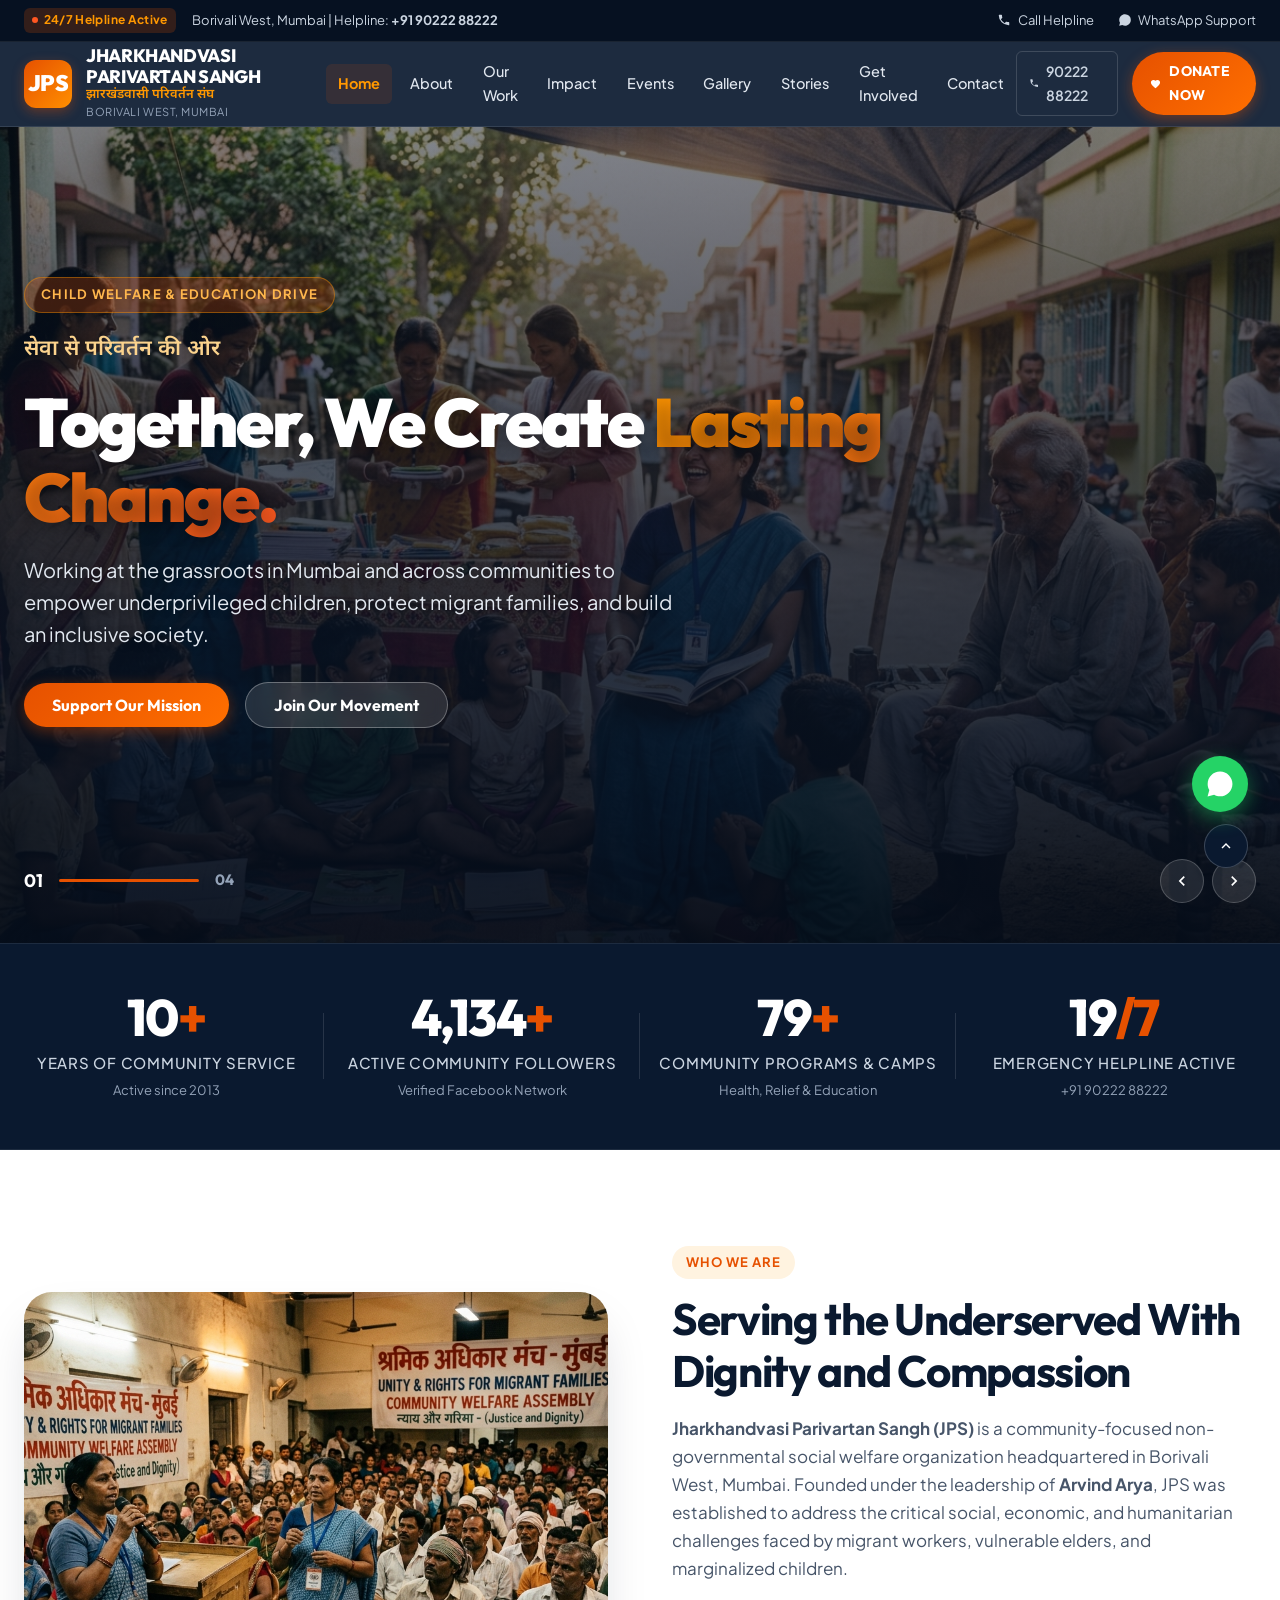
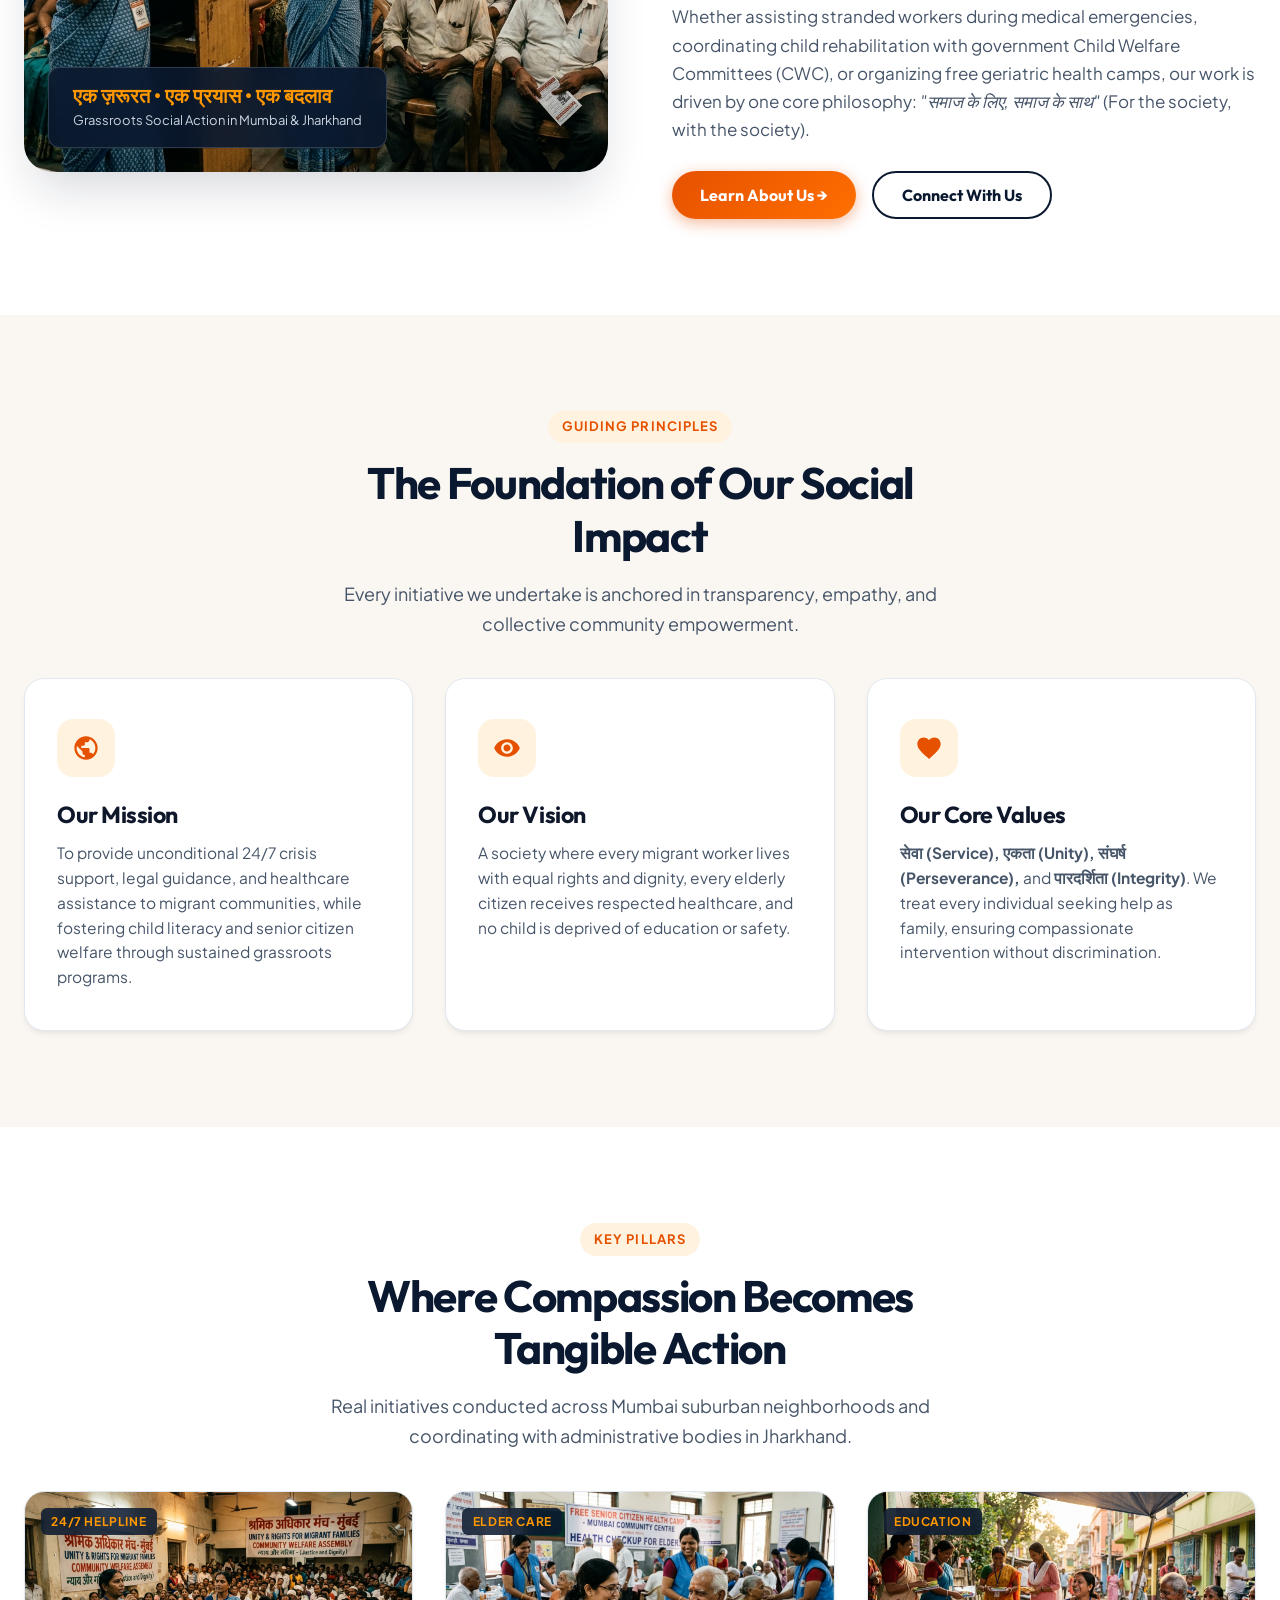
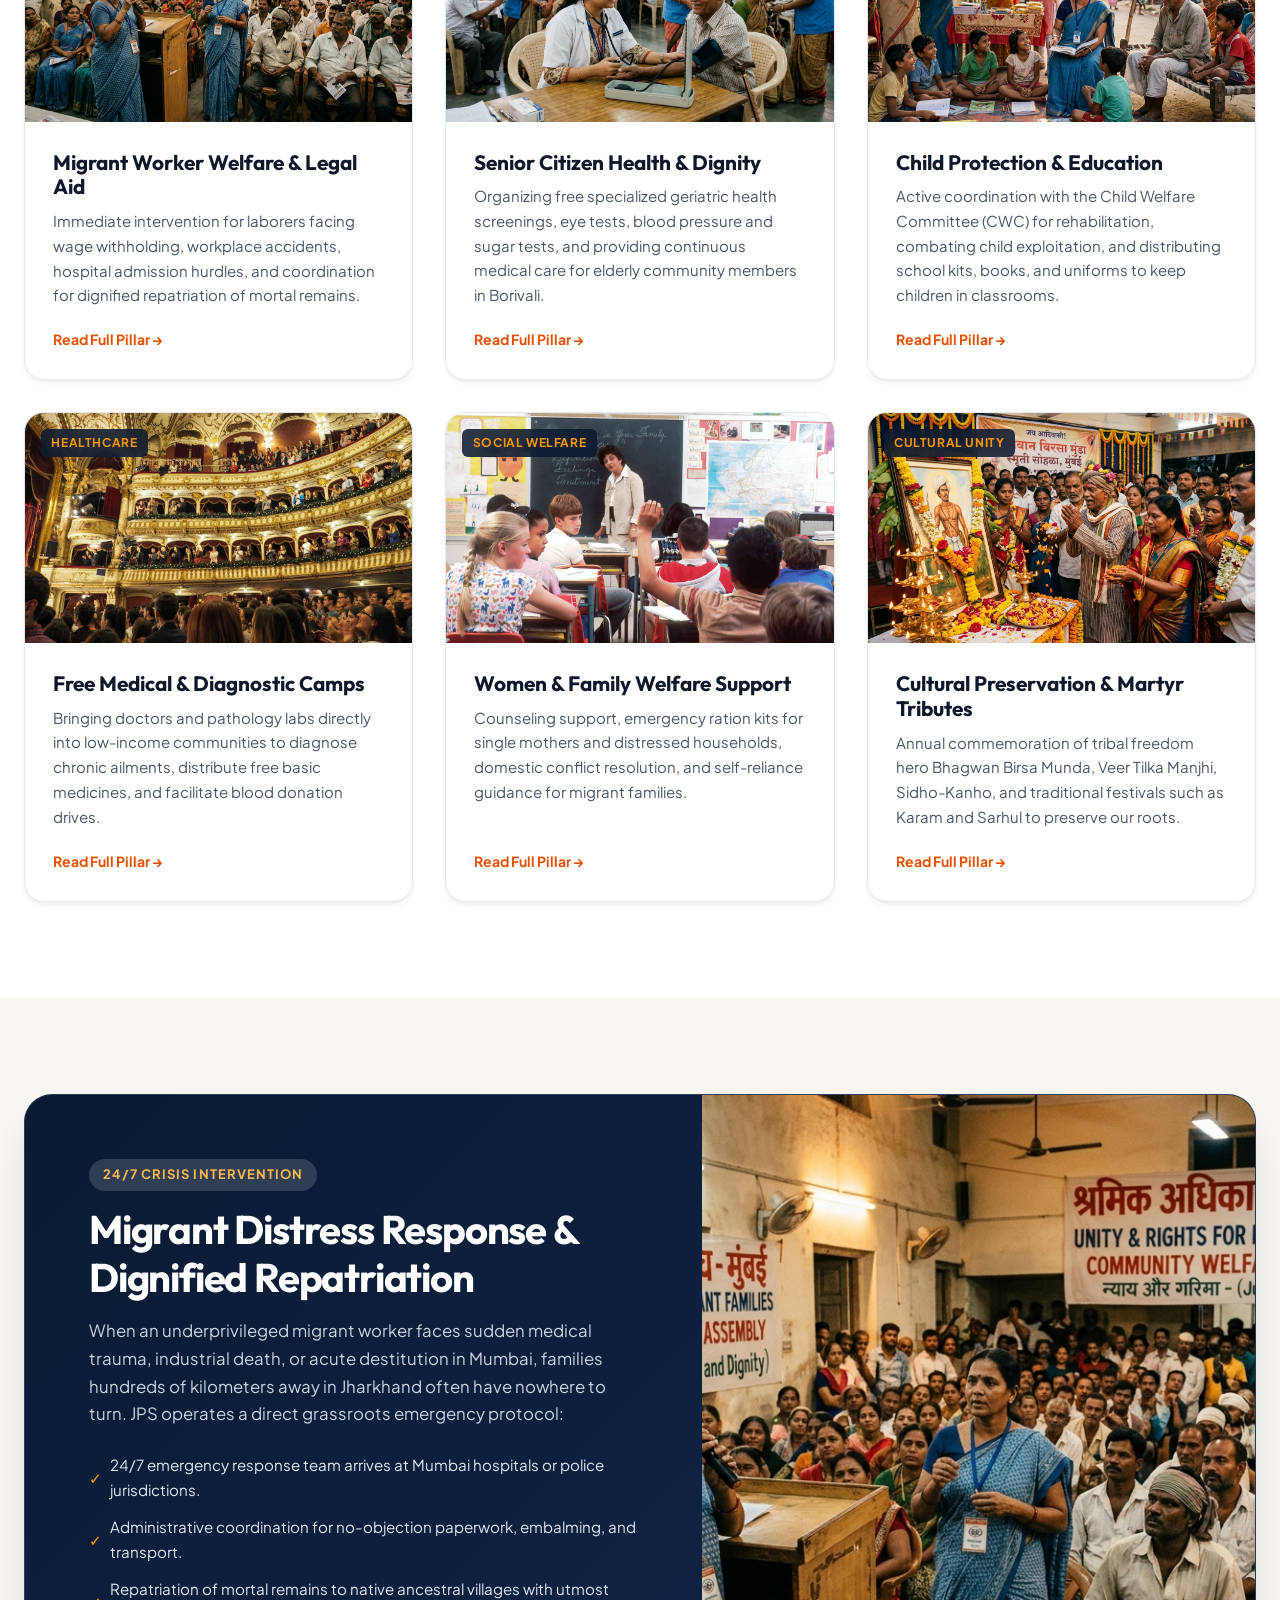
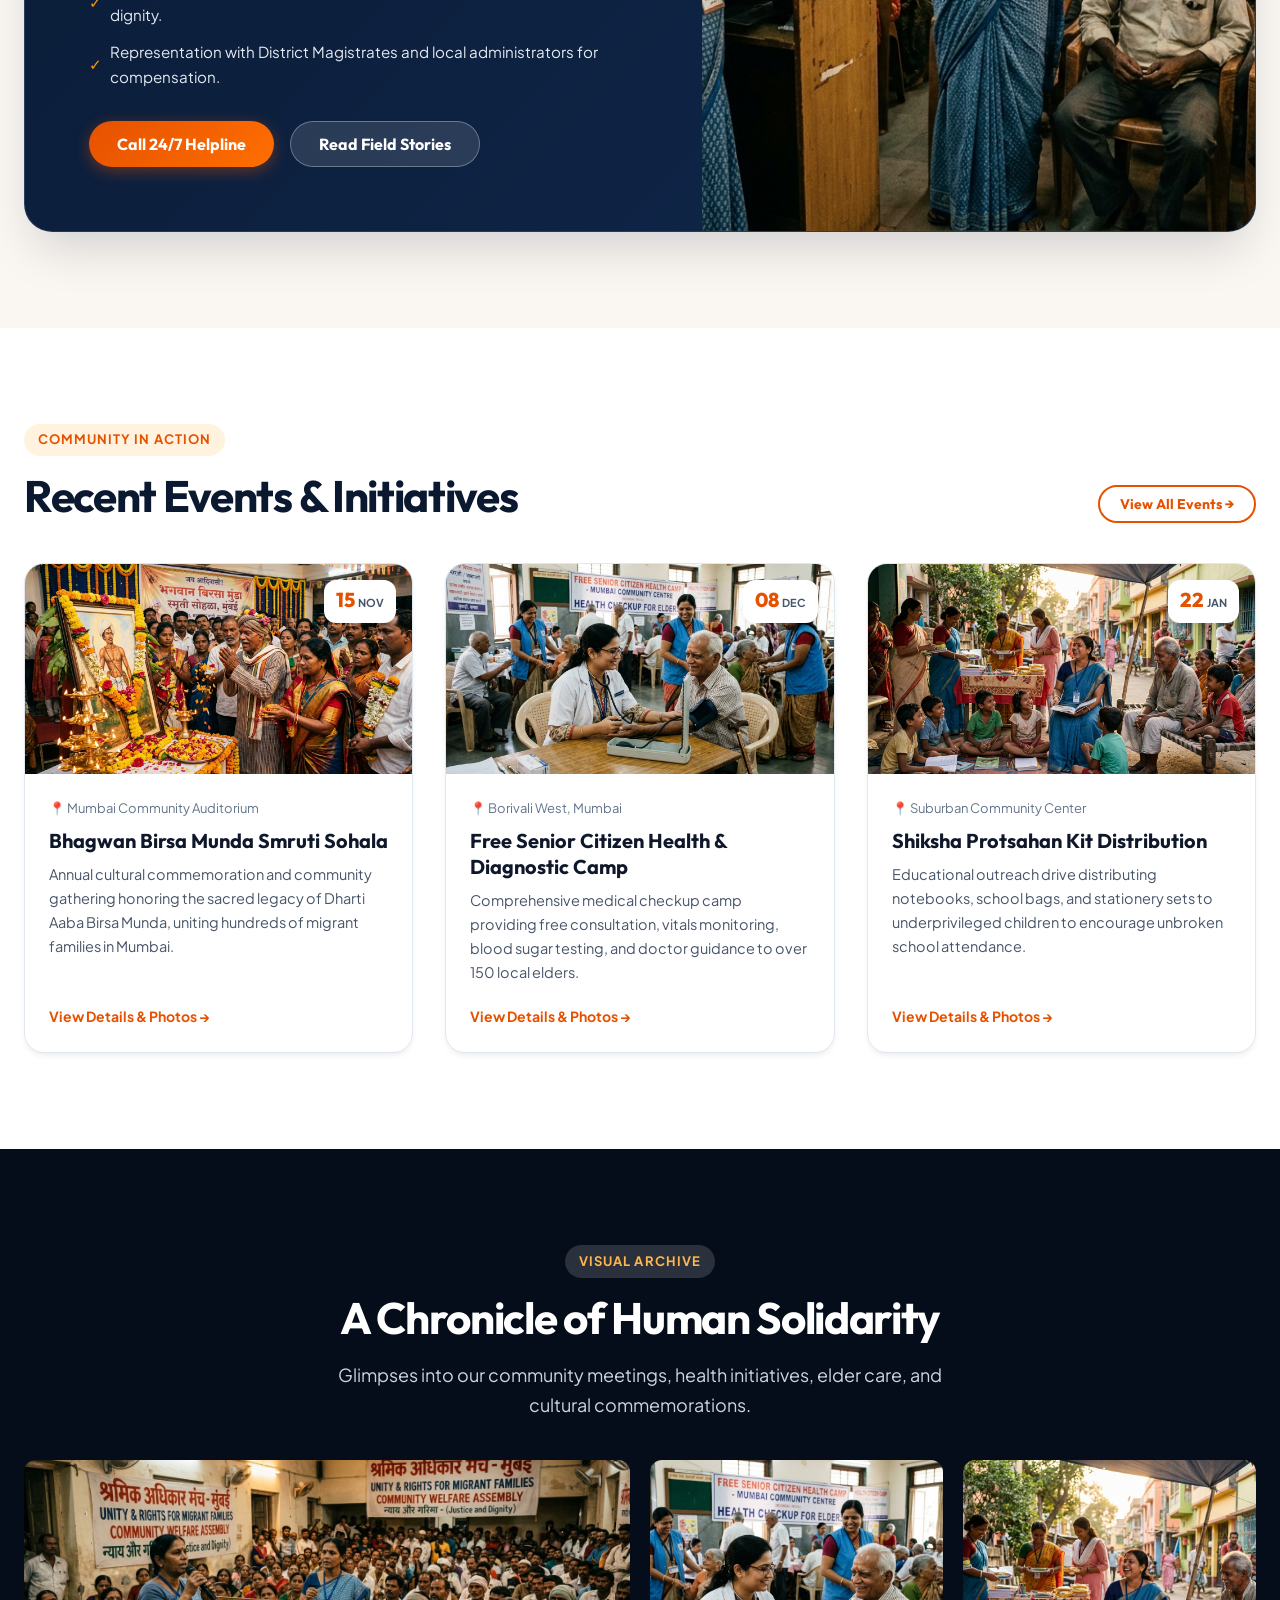
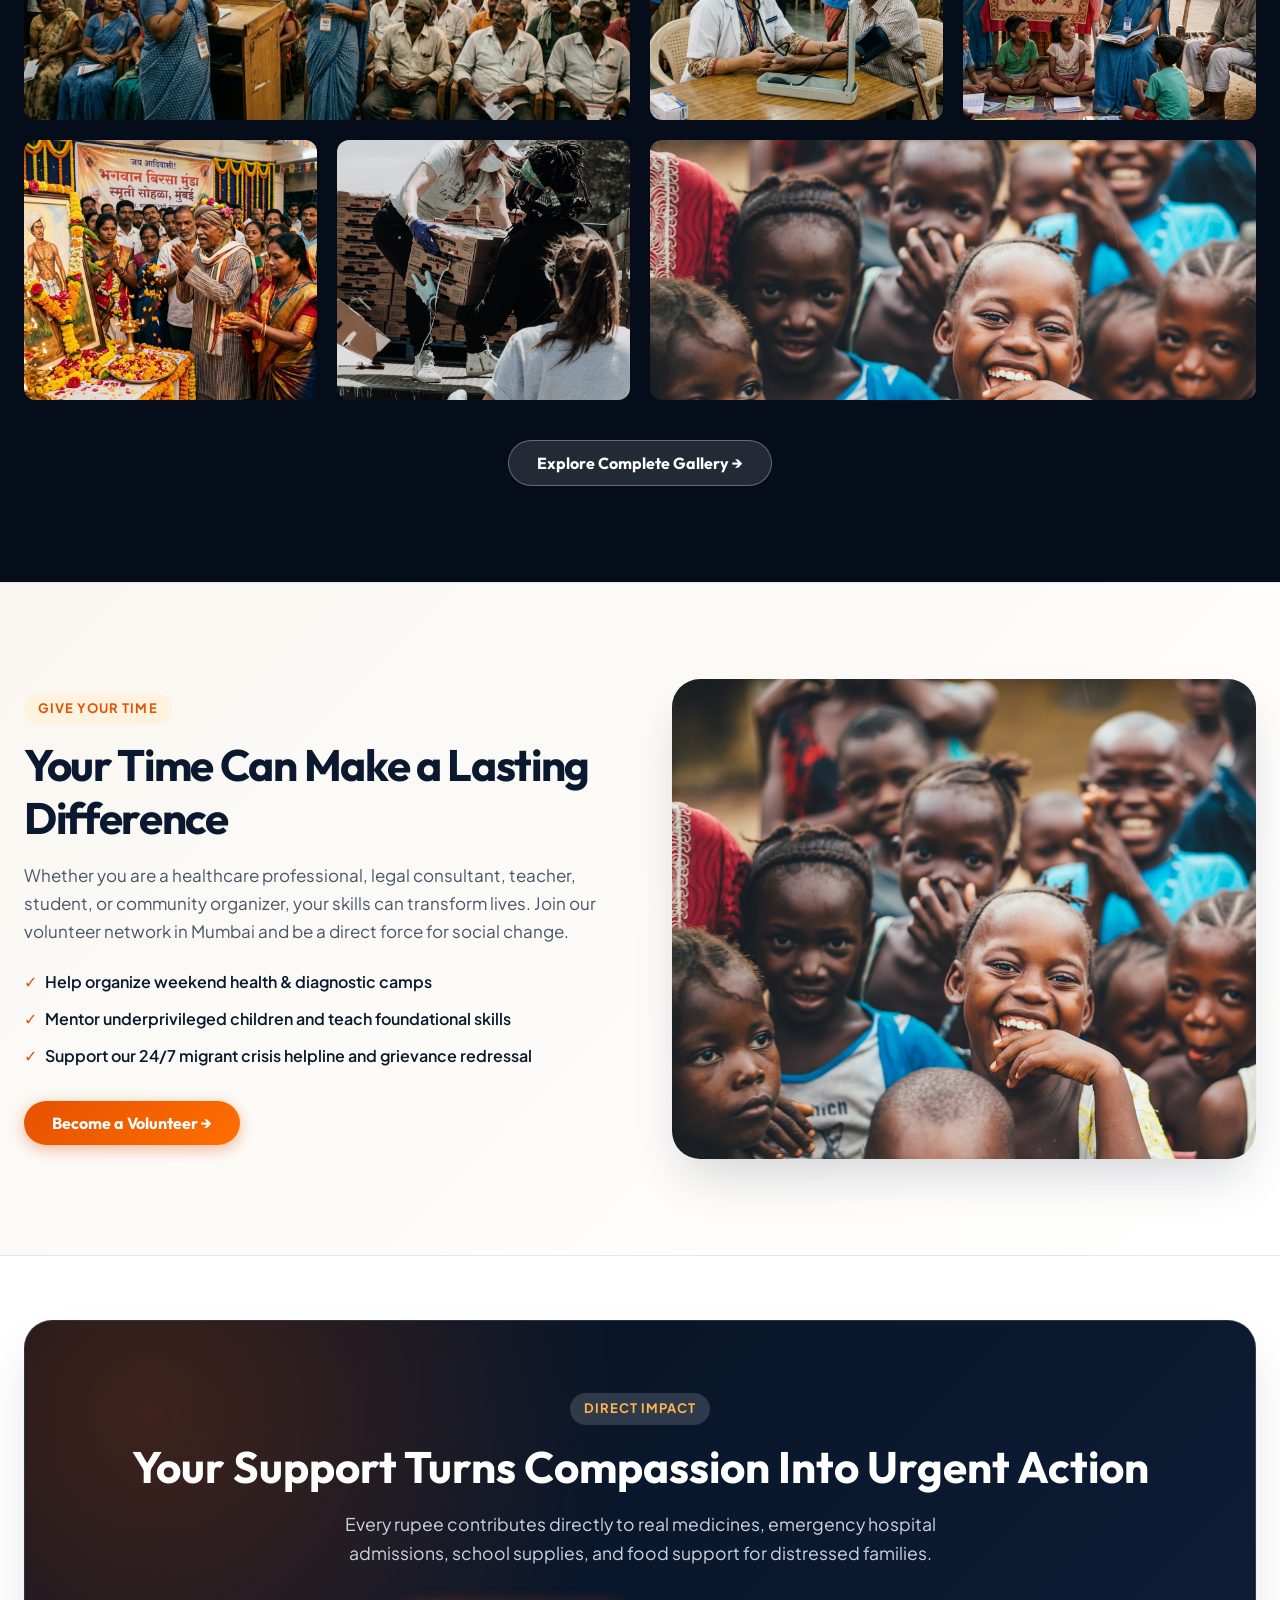
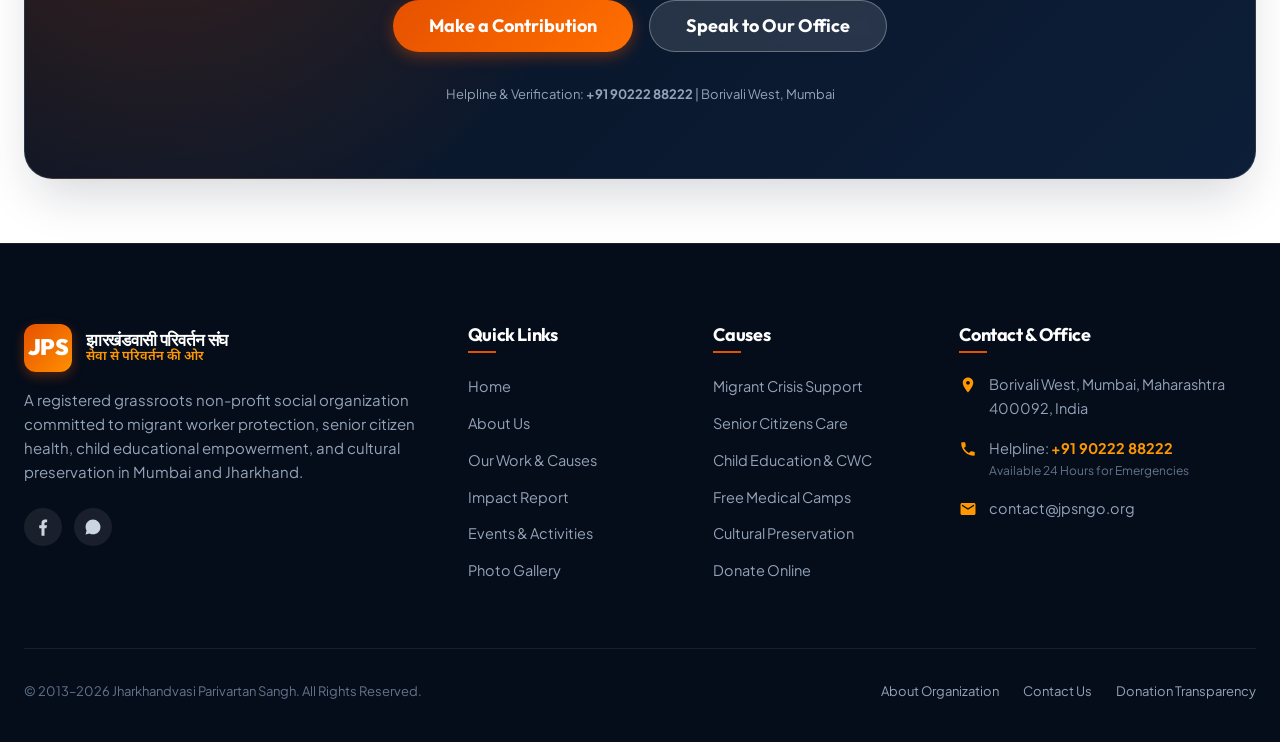
==== index.html @ cb79f777 "Initial commit: Complete 10-page website for Jharkhandvasi Parivartan Sangh" ====
<!DOCTYPE html>
<html lang="en">
<head>
  <meta charset="UTF-8">
  <meta name="viewport" content="width=device-width, initial-scale=1.0">
  <title>Jharkhandvasi Parivartan Sangh | NGO in Borivali West, Mumbai</title>
  <meta name="description" content="Jharkhandvasi Parivartan Sangh (JPS) is a premier social welfare organization in Borivali West, Mumbai. Dedicated to migrant worker welfare, senior citizen health, child education, and cultural unity. Helpline: +91 90222 88222.">
  <meta name="keywords" content="Jharkhandvasi Parivartan Sangh, NGO in Borivali West, NGO in Mumbai, social welfare organization Mumbai, migrant worker welfare, senior citizens NGO Mumbai, child education NGO Borivali, Arvind Arya">
  
  <!-- Open Graph / Facebook -->
  <meta property="og:type" content="website">
  <meta property="og:url" content="https://jpsngo.org/">
  <meta property="og:title" content="Jharkhandvasi Parivartan Sangh | सेवा से परिवर्तन की ओर">
  <meta property="og:description" content="Dedicated to community welfare, migrant assistance, senior citizen dignity, and child education in Mumbai and beyond.">
  <meta property="og:image" content="assets/images/hero-education.jpg">

  <!-- Favicon & Stylesheets -->
  <link rel="icon" type="image/x-icon" href="assets/images/favicon.ico">
  <link rel="stylesheet" href="assets/css/style.css">

  <!-- Schema.org Structured Data -->
  <script type="application/ld+json">
  {
    "@context": "https://schema.org",
    "@type": "NGO",
    "name": "Jharkhandvasi Parivartan Sangh",
    "alternateName": "झारखंडवासी परिवर्तन संघ",
    "url": "https://jpsngo.org",
    "logo": "assets/images/hero-education.jpg",
    "foundingDate": "2013",
    "founder": {
      "@type": "Person",
      "name": "Arvind Arya"
    },
    "address": {
      "@type": "PostalAddress",
      "addressLocality": "Borivali West",
      "addressRegion": "Mumbai, Maharashtra",
      "postalCode": "400092",
      "addressCountry": "IN"
    },
    "contactPoint": {
      "@type": "ContactPoint",
      "telephone": "+91-90222-88222",
      "contactType": "emergency helpline",
      "areaServed": "IN",
      "availableLanguage": ["Hindi", "English", "Marathi"]
    },
    "sameAs": [
      "https://www.facebook.com/share/1EL6NNUDB8/"
    ]
  }
  </script>
</head>
<body>

  <!-- PRELOADER -->
  <div id="preloader">
    <div class="preloader-brand">
      <div class="preloader-emblem">JPS</div>
      <h2 class="preloader-title">झारखंडवासी परिवर्तन संघ</h2>
      <p class="preloader-sub">सेवा • सशक्तिकरण • परिवर्तन</p>
    </div>
  </div>

  <!-- TOP EMERGENCY HELPLINE STRIP -->
  <div class="top-strip">
    <div class="container top-strip-inner">
      <div class="top-strip-left">
        <span class="top-strip-badge">24/7 Helpline Active</span>
        <span>Borivali West, Mumbai | Helpline: <strong>+91 90222 88222</strong></span>
      </div>
      <div class="top-strip-right">
        <a href="tel:+919022288222" class="top-strip-link">
          <svg viewBox="0 0 24 24"><path d="M6.62 10.79a15.053 15.053 0 006.59 6.59l2.2-2.2a1 1 0 011.01-.24c1.12.37 2.33.57 3.58.57.55 0 1 .45 1 1V20a1 1 0 01-1 1A17 17 0 013 4a1 1 0 011-1h3.5a1 1 0 011 1c0 1.25.2 2.45.57 3.57.11.35.03.74-.25 1.02l-2.2 2.2z"/></svg>
          Call Helpline
        </a>
        <a href="https://wa.me/919022288222?text=Hello,%20I%20would%20like%20to%20know%20more%20about%20Jharkhandvasi%20Parivartan%20Sangh" target="_blank" class="top-strip-link">
          <svg viewBox="0 0 24 24"><path d="M12.04 2c-5.46 0-9.91 4.45-9.91 9.91 0 1.75.46 3.45 1.32 4.95L2.05 22l5.25-1.38c1.45.79 3.08 1.21 4.74 1.21 5.46 0 9.91-4.45 9.91-9.91 0-2.65-1.03-5.14-2.9-7.01A9.816 9.816 0 0012.04 2z"/></svg>
          WhatsApp Support
        </a>
      </div>
    </div>
  </div>

  <!-- STICKY SITE HEADER -->
  <header class="site-header">
    <div class="container nav-container">
      <a href="index.html" class="brand-logo" aria-label="JPS Home">
        <div class="brand-emblem">JPS</div>
        <div class="brand-text">
          <span class="brand-name">JHARKHANDVASI PARIVARTAN SANGH</span>
          <span class="brand-hindi">झारखंडवासी परिवर्तन संघ</span>
          <span class="brand-location">Borivali West, Mumbai</span>
        </div>
      </a>

      <!-- Desktop Navigation Menu -->
      <nav aria-label="Main Navigation">
        <ul class="nav-menu">
          <li class="nav-item"><a href="index.html" class="nav-link active">Home</a></li>
          <li class="nav-item"><a href="about.html" class="nav-link">About</a></li>
          <li class="nav-item"><a href="our-work.html" class="nav-link">Our Work</a></li>
          <li class="nav-item"><a href="impact.html" class="nav-link">Impact</a></li>
          <li class="nav-item"><a href="events.html" class="nav-link">Events</a></li>
          <li class="nav-item"><a href="gallery.html" class="nav-link">Gallery</a></li>
          <li class="nav-item"><a href="stories.html" class="nav-link">Stories</a></li>
          <li class="nav-item"><a href="get-involved.html" class="nav-link">Get Involved</a></li>
          <li class="nav-item"><a href="contact.html" class="nav-link">Contact</a></li>
        </ul>
      </nav>

      <!-- Nav Actions -->
      <div class="nav-actions">
        <a href="tel:+919022288222" class="btn-header-call" title="Direct Phone">
          <svg width="15" height="15" viewBox="0 0 24 24" fill="currentColor"><path d="M6.62 10.79a15.053 15.053 0 006.59 6.59l2.2-2.2a1 1 0 011.01-.24c1.12.37 2.33.57 3.58.57.55 0 1 .45 1 1V20a1 1 0 01-1 1A17 17 0 013 4a1 1 0 011-1h3.5a1 1 0 011 1c0 1.25.2 2.45.57 3.57.11.35.03.74-.25 1.02l-2.2 2.2z"/></svg>
          90222 88222
        </a>
        <a href="donate.html" class="btn-donate-nav">
          <svg viewBox="0 0 24 24"><path d="M12 21.35l-1.45-1.32C5.4 15.36 2 12.28 2 8.5 2 5.42 4.42 3 7.5 3c1.74 0 3.41.81 4.5 2.09C13.09 3.81 14.76 3 16.5 3 19.58 3 22 5.42 22 8.5c0 3.78-3.4 6.86-8.55 11.54L12 21.35z"/></svg>
          DONATE NOW
        </a>
        <button class="mobile-toggle" aria-label="Open Navigation Menu">
          <svg viewBox="0 0 24 24"><path d="M3 18h18v-2H3v2zm0-5h18v-2H3v2zm0-7v2h18V6H3z"/></svg>
        </button>
      </div>
    </div>
  </header>

  <!-- MOBILE NAVIGATION DRAWER -->
  <div class="mobile-drawer-overlay"></div>
  <aside class="mobile-drawer" aria-label="Mobile Navigation">
    <div>
      <div class="mobile-drawer-header">
        <div class="brand-logo">
          <div class="brand-emblem">JPS</div>
          <div>
            <div style="font-weight:800; color:#fff; font-size:1rem;">झारखंडवासी परिवर्तन संघ</div>
            <div style="font-size:0.75rem; color:#ff9800;">Borivali West, Mumbai</div>
          </div>
        </div>
        <button class="drawer-close" aria-label="Close Navigation">✕</button>
      </div>
      <ul class="mobile-nav-list">
        <li><a href="index.html" class="mobile-nav-link active">Home</a></li>
        <li><a href="about.html" class="mobile-nav-link">About Us</a></li>
        <li><a href="our-work.html" class="mobile-nav-link">Our Work & Causes</a></li>
        <li><a href="impact.html" class="mobile-nav-link">Our Impact</a></li>
        <li><a href="events.html" class="mobile-nav-link">Events & Activities</a></li>
        <li><a href="gallery.html" class="mobile-nav-link">Photo Gallery</a></li>
        <li><a href="stories.html" class="mobile-nav-link">Stories & News</a></li>
        <li><a href="get-involved.html" class="mobile-nav-link">Get Involved</a></li>
        <li><a href="donate.html" class="mobile-nav-link">Donate Online</a></li>
        <li><a href="contact.html" class="mobile-nav-link">Contact Us</a></li>
      </ul>
    </div>
    <div class="mobile-drawer-footer">
      <a href="donate.html" class="btn btn-primary" style="width:100%; margin-bottom: 0.75rem;">Support Our Work</a>
      <a href="tel:+919022288222" class="btn btn-secondary" style="width:100%;">Call Helpline</a>
    </div>
  </aside>

  <!-- 1. CINEMATIC HERO SLIDESHOW (3-SECOND AUTO TRANSITION) -->
  <section class="hero-slider-section" aria-label="Featured Highlights">
    
    <!-- Slide 1: Education & Children -->
    <div class="hero-slide active">
      <div class="hero-slide-bg" style="background-image: url('assets/images/hero-education.jpg');"></div>
      <div class="hero-overlay"></div>
      <div class="container hero-content-wrapper">
        <span class="hero-badge-tag">Child Welfare & Education Drive</span>
        <span class="hero-hindi-tag">सेवा से परिवर्तन की ओर</span>
        <h1 class="hero-headline">Together, We Create <span class="text-accent">Lasting Change.</span></h1>
        <p class="hero-statement">Working at the grassroots in Mumbai and across communities to empower underprivileged children, protect migrant families, and build an inclusive society.</p>
        <div class="hero-buttons">
          <a href="donate.html" class="btn btn-primary">Support Our Mission</a>
          <a href="get-involved.html" class="btn btn-secondary">Join Our Movement</a>
        </div>
      </div>
    </div>

    <!-- Slide 2: Senior Citizen Health -->
    <div class="hero-slide">
      <div class="hero-slide-bg" style="background-image: url('assets/images/senior-health.jpg');"></div>
      <div class="hero-overlay"></div>
      <div class="container hero-content-wrapper">
        <span class="hero-badge-tag">Healthcare & Geriatric Support</span>
        <span class="hero-hindi-tag">हर जीवन में सम्मान, हर समाज में अवसर</span>
        <h1 class="hero-headline">Dignity and Care for Our <span class="text-accent">Senior Citizens.</span></h1>
        <p class="hero-statement">Free medical checkups, vital health screenings, and supportive elder networks organized regularly across Borivali West and Mumbai suburbs.</p>
        <div class="hero-buttons">
          <a href="our-work.html" class="btn btn-primary">Explore Health Initiatives</a>
          <a href="contact.html" class="btn btn-secondary">Request Medical Help</a>
        </div>
      </div>
    </div>

    <!-- Slide 3: Migrant Community Assembly -->
    <div class="hero-slide">
      <div class="hero-slide-bg" style="background-image: url('assets/images/community-assembly.jpg');"></div>
      <div class="hero-overlay"></div>
      <div class="container hero-content-wrapper">
        <span class="hero-badge-tag">Migrant Rights & Emergency Aid</span>
        <span class="hero-hindi-tag">एक ज़रूरत • एक प्रयास • एक बदलाव</span>
        <h1 class="hero-headline">A Reliable Voice for <span class="text-accent">Migrant Workers.</span></h1>
        <p class="hero-statement">Providing 24/7 emergency response, legal consultation, crisis aid, and repatriation support to workers and families facing distress in Maharashtra.</p>
        <div class="hero-buttons">
          <a href="tel:+919022288222" class="btn btn-primary">Emergency Helpline</a>
          <a href="about.html" class="btn btn-secondary">Our Grassroots Story</a>
        </div>
      </div>
    </div>

    <!-- Slide 4: Cultural Heritage -->
    <div class="hero-slide">
      <div class="hero-slide-bg" style="background-image: url('assets/images/cultural-birsa.jpg');"></div>
      <div class="hero-overlay"></div>
      <div class="container hero-content-wrapper">
        <span class="hero-badge-tag">Cultural Heritage & Unity</span>
        <span class="hero-hindi-tag">एकता • संघर्ष • सेवा • परिवर्तन</span>
        <h1 class="hero-headline">Honoring Our Legacy, <span class="text-accent">Uniting Communities.</span></h1>
        <p class="hero-statement">Commemorating revolutionary tribal icon Bhagwan Birsa Munda and preserving Jharkhand's proud culture through community solidarity in Mumbai.</p>
        <div class="hero-buttons">
          <a href="events.html" class="btn btn-primary">View Cultural Events</a>
          <a href="gallery.html" class="btn btn-secondary">Photo Chronicle</a>
        </div>
      </div>
    </div>

    <!-- Slideshow Controls & Progress -->
    <div class="hero-controls">
      <div class="container hero-controls-inner">
        <div class="hero-indicator">
          <span class="hero-counter-current">01</span>
          <div class="hero-progress-track">
            <div class="hero-progress-bar"></div>
          </div>
          <span class="hero-counter-total">04</span>
        </div>
        <div class="hero-arrow-btns">
          <button class="hero-arrow-btn prev" aria-label="Previous Slide">
            <svg viewBox="0 0 24 24"><path d="M15.41 7.41L14 6l-6 6 6 6 1.41-1.41L10.83 12z"/></svg>
          </button>
          <button class="hero-arrow-btn next" aria-label="Next Slide">
            <svg viewBox="0 0 24 24"><path d="M10 6L8.59 7.41 13.17 12l-4.58 4.59L10 18l6-6z"/></svg>
          </button>
        </div>
      </div>
    </div>
  </section>

  <!-- 2. VERIFIED STATISTICS STRIP -->
  <section class="stats-banner" aria-label="Key Milestones">
    <div class="container">
      <div class="stats-grid">
        <div class="stat-item">
          <div class="stat-number"><span class="stat-counter" data-target="13">0</span><span class="stat-accent">+</span></div>
          <div class="stat-label">Years of Community Service</div>
          <div class="stat-sub">Active since 2013</div>
        </div>
        <div class="stat-item">
          <div class="stat-number"><span class="stat-counter" data-target="5200">0</span><span class="stat-accent">+</span></div>
          <div class="stat-label">Active Community Followers</div>
          <div class="stat-sub">Verified Facebook Network</div>
        </div>
        <div class="stat-item">
          <div class="stat-number"><span class="stat-counter" data-target="100">0</span><span class="stat-accent">+</span></div>
          <div class="stat-label">Community Programs & Camps</div>
          <div class="stat-sub">Health, Relief & Education</div>
        </div>
        <div class="stat-item">
          <div class="stat-number"><span class="stat-counter" data-target="24">0</span><span class="stat-accent">/7</span></div>
          <div class="stat-label">Emergency Helpline Active</div>
          <div class="stat-sub">+91 90222 88222</div>
        </div>
      </div>
    </div>
  </section>

  <!-- 3. INTRODUCTION SECTION -->
  <section class="section-py bg-surface">
    <div class="container">
      <div class="split-grid">
        <div class="split-image-card">
          <img src="assets/images/community-assembly.jpg" alt="Jharkhandvasi Parivartan Sangh Community Assembly in Mumbai">
          <div class="split-badge-floating">
            <h4>एक ज़रूरत • एक प्रयास • एक बदलाव</h4>
            <p>Grassroots Social Action in Mumbai & Jharkhand</p>
          </div>
        </div>
        <div>
          <span class="section-tag">Who We Are</span>
          <h2 class="section-title">Serving the Underserved With Dignity and Compassion</h2>
          <p style="margin-bottom: 1.25rem;"><strong>Jharkhandvasi Parivartan Sangh (JPS)</strong> is a community-focused non-governmental social welfare organization headquartered in Borivali West, Mumbai. Founded under the leadership of <strong>Arvind Arya</strong>, JPS was established to address the critical social, economic, and humanitarian challenges faced by migrant workers, vulnerable elders, and marginalized children.</p>
          <p style="margin-bottom: 1.75rem;">Whether assisting stranded workers during medical emergencies, coordinating child rehabilitation with government Child Welfare Committees (CWC), or organizing free geriatric health camps, our work is driven by one core philosophy: <em>"समाज के लिए, समाज के साथ"</em> (For the society, with the society).</p>
          <div style="display:flex; gap:1rem; flex-wrap:wrap;">
            <a href="about.html" class="btn btn-primary">Learn About Us →</a>
            <a href="contact.html" class="btn btn-outline-dark">Connect With Us</a>
          </div>
        </div>
      </div>
    </div>
  </section>

  <!-- 4. OUR PURPOSE (MISSION, VISION, VALUES) -->
  <section class="section-py bg-surface-warm">
    <div class="container">
      <div class="text-center mx-auto" style="max-width: 650px;">
        <span class="section-tag">Guiding Principles</span>
        <h2 class="section-title">The Foundation of Our Social Impact</h2>
        <p class="section-subtitle">Every initiative we undertake is anchored in transparency, empathy, and collective community empowerment.</p>
      </div>

      <div class="cards-3-grid">
        <!-- Mission -->
        <div class="card-purpose">
          <div class="card-icon-wrap">
            <svg viewBox="0 0 24 24"><path d="M12 2C6.48 2 2 6.48 2 12s4.48 10 10 10 10-4.48 10-10S17.52 2 12 2zm-1 17.93c-3.95-.49-7-3.85-7-7.93 0-.62.08-1.21.21-1.79L9 15v1c0 1.1.9 2 2 2v1.93zm6.9-2.54c-.26-.81-1-1.39-1.9-1.39h-1v-3c0-.55-.45-1-1-1H8v-2h2c.55 0 1-.45 1-1V7h2c1.1 0 2-.9 2-2v-.41c2.93 1.19 5 4.06 5 7.41 0 2.08-.8 3.97-2.1 5.39z"/></svg>
          </div>
          <h3>Our Mission</h3>
          <p>To provide unconditional 24/7 crisis support, legal guidance, and healthcare assistance to migrant communities, while fostering child literacy and senior citizen welfare through sustained grassroots programs.</p>
        </div>

        <!-- Vision -->
        <div class="card-purpose">
          <div class="card-icon-wrap">
            <svg viewBox="0 0 24 24"><path d="M12 4.5C7 4.5 2.73 7.61 1 12c1.73 4.39 6 7.5 11 7.5s9.27-3.11 11-7.5c-1.73-4.39-6-7.5-11-7.5zM12 17c-2.76 0-5-2.24-5-5s2.24-5 5-5 5 2.24 5 5-2.24 5-5 5zm0-8c-1.66 0-3 1.34-3 3s1.34 3 3 3 3-1.34 3-3-1.34-3-3-3z"/></svg>
          </div>
          <h3>Our Vision</h3>
          <p>A society where every migrant worker lives with equal rights and dignity, every elderly citizen receives respected healthcare, and no child is deprived of education or safety.</p>
        </div>

        <!-- Values -->
        <div class="card-purpose">
          <div class="card-icon-wrap">
            <svg viewBox="0 0 24 24"><path d="M12 21.35l-1.45-1.32C5.4 15.36 2 12.28 2 8.5 2 5.42 4.42 3 7.5 3c1.74 0 3.41.81 4.5 2.09C13.09 3.81 14.76 3 16.5 3 19.58 3 22 5.42 22 8.5c0 3.78-3.4 6.86-8.55 11.54L12 21.35z"/></svg>
          </div>
          <h3>Our Core Values</h3>
          <p><strong>सेवा (Service), एकता (Unity), संघर्ष (Perseverance),</strong> and <strong>पारदर्शिता (Integrity)</strong>. We treat every individual seeking help as family, ensuring compassionate intervention without discrimination.</p>
        </div>
      </div>
    </div>
  </section>

  <!-- 5. OUR AREAS OF WORK (6 DYNAMIC CARDS) -->
  <section class="section-py bg-surface">
    <div class="container">
      <div class="text-center mx-auto" style="max-width: 700px;">
        <span class="section-tag">Key Pillars</span>
        <h2 class="section-title">Where Compassion Becomes Tangible Action</h2>
        <p class="section-subtitle">Real initiatives conducted across Mumbai suburban neighborhoods and coordinating with administrative bodies in Jharkhand.</p>
      </div>

      <div class="work-grid">
        <!-- 1. Migrant Worker Welfare -->
        <article class="card-work">
          <div class="card-work-img">
            <img src="assets/images/community-assembly.jpg" alt="Migrant Worker Welfare and Rights">
            <span class="card-work-category">24/7 Helpline</span>
          </div>
          <div class="card-work-body">
            <h3>Migrant Worker Welfare & Legal Aid</h3>
            <p>Immediate intervention for laborers facing wage withholding, workplace accidents, hospital admission hurdles, and coordination for dignified repatriation of mortal remains.</p>
            <a href="our-work.html#migrants" class="card-work-link">Read Full Pillar →</a>
          </div>
        </article>

        <!-- 2. Senior Citizen Healthcare -->
        <article class="card-work">
          <div class="card-work-img">
            <img src="assets/images/senior-health.jpg" alt="Senior Citizen Medical Health Checkups">
            <span class="card-work-category">Elder Care</span>
          </div>
          <div class="card-work-body">
            <h3>Senior Citizen Health & Dignity</h3>
            <p>Organizing free specialized geriatric health screenings, eye tests, blood pressure and sugar tests, and providing continuous medical care for elderly community members in Borivali.</p>
            <a href="our-work.html#seniors" class="card-work-link">Read Full Pillar →</a>
          </div>
        </article>

        <!-- 3. Child Education -->
        <article class="card-work">
          <div class="card-work-img">
            <img src="assets/images/hero-education.jpg" alt="Child Welfare & Education Kit Distribution">
            <span class="card-work-category">Education</span>
          </div>
          <div class="card-work-body">
            <h3>Child Protection & Education</h3>
            <p>Active coordination with the Child Welfare Committee (CWC) for rehabilitation, combating child exploitation, and distributing school kits, books, and uniforms to keep children in classrooms.</p>
            <a href="our-work.html#education" class="card-work-link">Read Full Pillar →</a>
          </div>
        </article>

        <!-- 4. Free Medical Camps -->
        <article class="card-work">
          <div class="card-work-img">
            <img src="assets/images/elder-respect.jpg" alt="Community Health Checkup Camps">
            <span class="card-work-category">Healthcare</span>
          </div>
          <div class="card-work-body">
            <h3>Free Medical & Diagnostic Camps</h3>
            <p>Bringing doctors and pathology labs directly into low-income communities to diagnose chronic ailments, distribute free basic medicines, and facilitate blood donation drives.</p>
            <a href="our-work.html#health" class="card-work-link">Read Full Pillar →</a>
          </div>
        </article>

        <!-- 5. Women & Family Relief -->
        <article class="card-work">
          <div class="card-work-img">
            <img src="assets/images/women-empowerment.jpg" alt="Women and Family Welfare Support">
            <span class="card-work-category">Social Welfare</span>
          </div>
          <div class="card-work-body">
            <h3>Women & Family Welfare Support</h3>
            <p>Counseling support, emergency ration kits for single mothers and distressed households, domestic conflict resolution, and self-reliance guidance for migrant families.</p>
            <a href="our-work.html#women" class="card-work-link">Read Full Pillar →</a>
          </div>
        </article>

        <!-- 6. Cultural Heritage -->
        <article class="card-work">
          <div class="card-work-img">
            <img src="assets/images/cultural-birsa.jpg" alt="Cultural Heritage & Martyr Tributes">
            <span class="card-work-category">Cultural Unity</span>
          </div>
          <div class="card-work-body">
            <h3>Cultural Preservation & Martyr Tributes</h3>
            <p>Annual commemoration of tribal freedom hero Bhagwan Birsa Munda, Veer Tilka Manjhi, Sidho-Kanho, and traditional festivals such as Karam and Sarhul to preserve our roots.</p>
            <a href="our-work.html#culture" class="card-work-link">Read Full Pillar →</a>
          </div>
        </article>
      </div>
    </div>
  </section>

  <!-- 6. FEATURED INITIATIVE SPOTLIGHT -->
  <section class="section-py bg-surface-warm">
    <div class="container">
      <div class="featured-initiative-box">
        <div class="featured-grid">
          <div class="featured-content">
            <span class="section-tag light">24/7 Crisis Intervention</span>
            <h2 class="section-title light" style="font-size: clamp(2rem, 3.5vw, 2.5rem);">Migrant Distress Response & Dignified Repatriation</h2>
            <p style="color: #cbd5e1; margin-bottom: 1.5rem; font-size: 1.05rem;">When an underprivileged migrant worker faces sudden medical trauma, industrial death, or acute destitution in Mumbai, families hundreds of kilometers away in Jharkhand often have nowhere to turn. JPS operates a direct grassroots emergency protocol:</p>
            <ul style="list-style: none; margin-bottom: 2rem; display: flex; flex-direction: column; gap: 0.75rem; color: #e2e8f0; font-size: 0.95rem;">
              <li style="display:flex; align-items:center; gap:0.5rem;">
                <span style="color:#ff9800; font-weight:800;">✓</span> 24/7 emergency response team arrives at Mumbai hospitals or police jurisdictions.
              </li>
              <li style="display:flex; align-items:center; gap:0.5rem;">
                <span style="color:#ff9800; font-weight:800;">✓</span> Administrative coordination for no-objection paperwork, embalming, and transport.
              </li>
              <li style="display:flex; align-items:center; gap:0.5rem;">
                <span style="color:#ff9800; font-weight:800;">✓</span> Repatriation of mortal remains to native ancestral villages with utmost dignity.
              </li>
              <li style="display:flex; align-items:center; gap:0.5rem;">
                <span style="color:#ff9800; font-weight:800;">✓</span> Representation with District Magistrates and local administrators for compensation.
              </li>
            </ul>
            <div style="display:flex; gap:1rem; flex-wrap:wrap;">
              <a href="tel:+919022288222" class="btn btn-primary">Call 24/7 Helpline</a>
              <a href="stories.html" class="btn btn-secondary">Read Field Stories</a>
            </div>
          </div>
          <div class="featured-media">
            <img src="assets/images/community-assembly.jpg" alt="JPS Community Crisis Response in Action">
          </div>
        </div>
      </div>
    </div>
  </section>

  <!-- 7. RECENT EVENTS & GATHERINGS -->
  <section class="section-py bg-surface">
    <div class="container">
      <div style="display:flex; justify-content:space-between; align-items:flex-end; margin-bottom: 2.5rem; flex-wrap:wrap; gap:1rem;">
        <div>
          <span class="section-tag">Community In Action</span>
          <h2 class="section-title" style="margin-bottom:0;">Recent Events & Initiatives</h2>
        </div>
        <a href="events.html" class="btn btn-outline-accent btn-sm">View All Events →</a>
      </div>

      <div class="events-grid">
        <!-- Event 1 -->
        <article class="card-event">
          <div class="card-event-media">
            <img src="assets/images/cultural-birsa.jpg" alt="Bhagwan Birsa Munda Smruti Sohala Mumbai">
            <div class="card-event-date-badge">
              <span class="card-event-date-day">15</span>
              <span class="card-event-date-month">Nov</span>
            </div>
          </div>
          <div class="card-event-body">
            <span class="card-event-location">📍 Mumbai Community Auditorium</span>
            <h3 class="card-event-title">Bhagwan Birsa Munda Smruti Sohala</h3>
            <p class="card-event-desc">Annual cultural commemoration and community gathering honoring the sacred legacy of Dharti Aaba Birsa Munda, uniting hundreds of migrant families in Mumbai.</p>
            <a href="events.html" class="card-work-link btn-view-event">View Details & Photos →</a>
          </div>
        </article>

        <!-- Event 2 -->
        <article class="card-event">
          <div class="card-event-media">
            <img src="assets/images/senior-health.jpg" alt="Free Senior Citizen Health & Diagnostic Camp">
            <div class="card-event-date-badge">
              <span class="card-event-date-day">08</span>
              <span class="card-event-date-month">Dec</span>
            </div>
          </div>
          <div class="card-event-body">
            <span class="card-event-location">📍 Borivali West, Mumbai</span>
            <h3 class="card-event-title">Free Senior Citizen Health & Diagnostic Camp</h3>
            <p class="card-event-desc">Comprehensive medical checkup camp providing free consultation, vitals monitoring, blood sugar testing, and doctor guidance to over 150 local elders.</p>
            <a href="events.html" class="card-work-link btn-view-event">View Details & Photos →</a>
          </div>
        </article>

        <!-- Event 3 -->
        <article class="card-event">
          <div class="card-event-media">
            <img src="assets/images/hero-education.jpg" alt="Shiksha Protsahan Kit Distribution">
            <div class="card-event-date-badge">
              <span class="card-event-date-day">22</span>
              <span class="card-event-date-month">Jan</span>
            </div>
          </div>
          <div class="card-event-body">
            <span class="card-event-location">📍 Suburban Community Center</span>
            <h3 class="card-event-title">Shiksha Protsahan Kit Distribution</h3>
            <p class="card-event-desc">Educational outreach drive distributing notebooks, school bags, and stationery sets to underprivileged children to encourage unbroken school attendance.</p>
            <a href="events.html" class="card-work-link btn-view-event">View Details & Photos →</a>
          </div>
        </article>
      </div>
    </div>
  </section>

  <!-- 8. PHOTO STORY (DOCUMENTARY ARCHIVE) -->
  <section class="section-py bg-dark">
    <div class="container">
      <div class="text-center mx-auto" style="max-width: 650px;">
        <span class="section-tag light">Visual Archive</span>
        <h2 class="section-title light">A Chronicle of Human Solidarity</h2>
        <p class="section-subtitle light">Glimpses into our community meetings, health initiatives, elder care, and cultural commemorations.</p>
      </div>

      <div class="gallery-grid">
        <div class="gallery-item span-2" data-category="community">
          <img src="assets/images/community-assembly.jpg" alt="Migrant community assembly in Mumbai">
          <div class="gallery-caption-overlay">
            <h4>Migrant Community Assembly</h4>
            <p>Workers gathering in Mumbai to discuss legal rights and welfare support.</p>
          </div>
        </div>

        <div class="gallery-item" data-category="healthcare">
          <img src="assets/images/senior-health.jpg" alt="Free senior citizen health camp">
          <div class="gallery-caption-overlay">
            <h4>Senior Citizen Health Camp</h4>
            <p>Free diagnostic checkup and consultation for community elders in Borivali.</p>
          </div>
        </div>

        <div class="gallery-item" data-category="education">
          <img src="assets/images/hero-education.jpg" alt="Child education book distribution drive">
          <div class="gallery-caption-overlay">
            <h4>Education Drive</h4>
            <p>Empowering children through learning kits and moral support.</p>
          </div>
        </div>

        <div class="gallery-item" data-category="culture">
          <img src="assets/images/cultural-birsa.jpg" alt="Bhagwan Birsa Munda tribute ceremony">
          <div class="gallery-caption-overlay">
            <h4>Bhagwan Birsa Munda Jayanti</h4>
            <p>Honoring tribal revolutionaries with floral tributes in Mumbai.</p>
          </div>
        </div>

        <div class="gallery-item" data-category="relief">
          <img src="assets/images/food-distribution.jpg" alt="Dry ration & food distribution drive">
          <div class="gallery-caption-overlay">
            <h4>Emergency Food Relief</h4>
            <p>Essential ration kits supplied to distressed migrant worker families.</p>
          </div>
        </div>

        <div class="gallery-item span-2" data-category="community">
          <img src="assets/images/volunteer-hands.jpg" alt="Volunteers working together in Mumbai">
          <div class="gallery-caption-overlay">
            <h4>Grassroots Volunteer Force</h4>
            <p>Dedicated youth and social workers serving Mumbai communities.</p>
          </div>
        </div>
      </div>

      <div class="text-center" style="margin-top: 2.5rem;">
        <a href="gallery.html" class="btn btn-secondary">Explore Complete Gallery →</a>
      </div>
    </div>
  </section>

  <!-- 9. VOLUNTEER CTA -->
  <section class="section-py volunteer-cta-section">
    <div class="container">
      <div class="split-grid">
        <div>
          <span class="section-tag">Give Your Time</span>
          <h2 class="section-title">Your Time Can Make a Lasting Difference</h2>
          <p style="margin-bottom: 1.5rem;">Whether you are a healthcare professional, legal consultant, teacher, student, or community organizer, your skills can transform lives. Join our volunteer network in Mumbai and be a direct force for social change.</p>
          <ul style="list-style: none; margin-bottom: 2rem; display: flex; flex-direction: column; gap: 0.65rem;">
            <li style="display:flex; align-items:center; gap:0.5rem; font-weight:600; color:var(--color-primary);">
              <span style="color:var(--color-accent);">✓</span> Help organize weekend health & diagnostic camps
            </li>
            <li style="display:flex; align-items:center; gap:0.5rem; font-weight:600; color:var(--color-primary);">
              <span style="color:var(--color-accent);">✓</span> Mentor underprivileged children and teach foundational skills
            </li>
            <li style="display:flex; align-items:center; gap:0.5rem; font-weight:600; color:var(--color-primary);">
              <span style="color:var(--color-accent);">✓</span> Support our 24/7 migrant crisis helpline and grievance redressal
            </li>
          </ul>
          <a href="get-involved.html" class="btn btn-primary">Become a Volunteer →</a>
        </div>
        <div class="split-image-card">
          <img src="assets/images/volunteer-hands.jpg" alt="Volunteers collaborating for community development">
        </div>
      </div>
    </div>
  </section>

  <!-- 10. DONATION BANNER CTA -->
  <section class="section-py-sm bg-surface">
    <div class="container">
      <div class="donation-banner-cta">
        <span class="section-tag light" style="margin-bottom: 1rem;">Direct Impact</span>
        <h2 style="font-size: clamp(2rem, 3.5vw, 2.75rem); color: #fff; margin-bottom: 1rem;">Your Support Turns Compassion Into Urgent Action</h2>
        <p style="color: #cbd5e1; max-width: 680px; margin: 0 auto 2rem; font-size: 1.1rem;">Every rupee contributes directly to real medicines, emergency hospital admissions, school supplies, and food support for distressed families.</p>
        <div style="display:flex; justify-content:center; gap:1rem; flex-wrap:wrap;">
          <a href="donate.html" class="btn btn-primary btn-lg">Make a Contribution</a>
          <a href="contact.html" class="btn btn-secondary btn-lg">Speak to Our Office</a>
        </div>
        <div style="margin-top: 2rem; font-size: 0.8125rem; color: #94a3b8;">
          Helpline & Verification: <strong>+91 90222 88222</strong> | Borivali West, Mumbai
        </div>
      </div>
    </div>
  </section>

  <!-- 11. FOOTER -->
  <footer class="site-footer">
    <div class="container">
      <div class="footer-grid">
        <!-- Col 1: About -->
        <div class="footer-about">
          <div class="brand-logo">
            <div class="brand-emblem">JPS</div>
            <div class="brand-text">
              <span class="brand-name" style="font-size:1.05rem;">झारखंडवासी परिवर्तन संघ</span>
              <span class="brand-hindi" style="color:#ff9800;">सेवा से परिवर्तन की ओर</span>
            </div>
          </div>
          <p>A registered grassroots non-profit social organization committed to migrant worker protection, senior citizen health, child educational empowerment, and cultural preservation in Mumbai and Jharkhand.</p>
          <div class="social-icons-row">
            <a href="https://www.facebook.com/share/1EL6NNUDB8/" target="_blank" class="social-icon-btn" aria-label="Facebook">
              <svg viewBox="0 0 24 24"><path d="M14 13.5h2.5l1-4H14v-2c0-1.03 0-2 2-2h1.5V2.14c-.326-.043-1.52-.14-2.89-.14-2.87 0-4.61 1.74-4.61 4.75v2.75h-3v4h3v10h4v-10z"/></svg>
            </a>
            <a href="https://wa.me/919022288222" target="_blank" class="social-icon-btn" aria-label="WhatsApp">
              <svg viewBox="0 0 24 24"><path d="M12.04 2c-5.46 0-9.91 4.45-9.91 9.91 0 1.75.46 3.45 1.32 4.95L2.05 22l5.25-1.38c1.45.79 3.08 1.21 4.74 1.21 5.46 0 9.91-4.45 9.91-9.91 0-2.65-1.03-5.14-2.9-7.01A9.816 9.816 0 0012.04 2z"/></svg>
            </a>
          </div>
        </div>

        <!-- Col 2: Quick Links -->
        <div>
          <h4 class="footer-heading">Quick Links</h4>
          <ul class="footer-links">
            <li><a href="index.html" class="footer-link">Home</a></li>
            <li><a href="about.html" class="footer-link">About Us</a></li>
            <li><a href="our-work.html" class="footer-link">Our Work & Causes</a></li>
            <li><a href="impact.html" class="footer-link">Impact Report</a></li>
            <li><a href="events.html" class="footer-link">Events & Activities</a></li>
            <li><a href="gallery.html" class="footer-link">Photo Gallery</a></li>
          </ul>
        </div>

        <!-- Col 3: Causes -->
        <div>
          <h4 class="footer-heading">Causes</h4>
          <ul class="footer-links">
            <li><a href="our-work.html#migrants" class="footer-link">Migrant Crisis Support</a></li>
            <li><a href="our-work.html#seniors" class="footer-link">Senior Citizens Care</a></li>
            <li><a href="our-work.html#education" class="footer-link">Child Education & CWC</a></li>
            <li><a href="our-work.html#health" class="footer-link">Free Medical Camps</a></li>
            <li><a href="our-work.html#culture" class="footer-link">Cultural Preservation</a></li>
            <li><a href="donate.html" class="footer-link">Donate Online</a></li>
          </ul>
        </div>

        <!-- Col 4: Contact -->
        <div>
          <h4 class="footer-heading">Contact & Office</h4>
          <div class="footer-contact-item">
            <svg viewBox="0 0 24 24"><path d="M12 2C8.13 2 5 5.13 5 9c0 5.25 7 13 7 13s7-7.75 7-13c0-3.87-3.13-7-7-7zm0 9.5c-1.38 0-2.5-1.12-2.5-2.5s1.12-2.5 2.5-2.5 2.5 1.12 2.5 2.5-1.12 2.5-2.5 2.5z"/></svg>
            <span>Borivali West, Mumbai, Maharashtra 400092, India</span>
          </div>
          <div class="footer-contact-item">
            <svg viewBox="0 0 24 24"><path d="M6.62 10.79a15.053 15.053 0 006.59 6.59l2.2-2.2a1 1 0 011.01-.24c1.12.37 2.33.57 3.58.57.55 0 1 .45 1 1V20a1 1 0 01-1 1A17 17 0 013 4a1 1 0 011-1h3.5a1 1 0 011 1c0 1.25.2 2.45.57 3.57.11.35.03.74-.25 1.02l-2.2 2.2z"/></svg>
            <div>
              <div>Helpline: <a href="tel:+919022288222" style="color:#ff9800; font-weight:700;">+91 90222 88222</a></div>
              <div style="font-size:0.75rem; color:#64748b;">Available 24 Hours for Emergencies</div>
            </div>
          </div>
          <div class="footer-contact-item">
            <svg viewBox="0 0 24 24"><path d="M20 4H4c-1.1 0-1.99.9-1.99 2L2 18c0 1.1.9 2 2 2h16c1.1 0 2-.9 2-2V6c0-1.1-.9-2-2-2zm0 4l-8 5-8-5V6l8 5 8-5v2z"/></svg>
            <span>contact@jpsngo.org</span>
          </div>
        </div>
      </div>

      <div class="footer-bottom">
        <div>
          © 2013–2026 Jharkhandvasi Parivartan Sangh. All Rights Reserved.
        </div>
        <div style="display:flex; gap:1.5rem;">
          <a href="about.html">About Organization</a>
          <a href="contact.html">Contact Us</a>
          <a href="donate.html">Donation Transparency</a>
        </div>
      </div>
    </div>
  </footer>

  <!-- FLOATING ACTION BUTTONS -->
  <div class="floating-widgets">
    <a href="https://wa.me/919022288222?text=Hello,%20I%20would%20like%20to%20know%20more%20about%20Jharkhandvasi%20Parivartan%20Sangh." target="_blank" class="btn-float-whatsapp" aria-label="Chat on WhatsApp">
      <span class="whatsapp-tooltip">Chat on WhatsApp: +91 90222 88222</span>
      <svg viewBox="0 0 24 24"><path d="M12.04 2c-5.46 0-9.91 4.45-9.91 9.91 0 1.75.46 3.45 1.32 4.95L2.05 22l5.25-1.38c1.45.79 3.08 1.21 4.74 1.21 5.46 0 9.91-4.45 9.91-9.91 0-2.65-1.03-5.14-2.9-7.01A9.816 9.816 0 0012.04 2z"/></svg>
    </a>
    <button class="btn-back-to-top" aria-label="Back to Top">
      <svg viewBox="0 0 24 24"><path d="M7.41 15.41L12 10.83l4.59 4.58L18 14l-6-6-6 6z"/></svg>
    </button>
  </div>

  <!-- MOBILE CALL BAR -->
  <div class="mobile-call-bar">
    <div class="mobile-call-inner">
      <a href="tel:+919022288222" class="btn btn-secondary btn-sm" style="background:#0e2038;">
        📞 Call Helpline
      </a>
      <a href="donate.html" class="btn btn-primary btn-sm">
        ❤️ Donate Now
      </a>
    </div>
  </div>

  <!-- LIGHTBOX MODAL -->
  <div id="lightboxModal" class="modal-overlay">
    <div class="modal-card lightbox-card">
      <button class="modal-close-btn" style="background:rgba(255,255,255,0.2); color:#fff;" aria-label="Close Lightbox">✕</button>
      <div class="lightbox-img-wrap">
        <img id="lightboxImage" src="" alt="JPS Enlarged View">
      </div>
      <p id="lightboxCaption" class="lightbox-caption"></p>
    </div>
  </div>

  <!-- Scripts -->
  <script src="assets/js/main.js"></script>
</body>
</html>
---- assets/css/style.css ----
/* ==========================================================================
   JHARKHANDVASI PARIVARTAN SANGH (JPS) - OFFICIAL STYLESHEET
   Design Standard: ₹50 Lakh Corporate-Grade National NGO Digital Presence
   Motto: एक ज़रूरत • एक प्रयास • एक बदलाव
   ========================================================================== */

/* --- GOOGLE FONTS IMPORT --- */
@import url('https://fonts.googleapis.com/css2?family=Outfit:wght@400;500;600;700;800;900&family=Plus+Jakarta+Sans:ital,wght@0,300;0,400;0,500;0,600;0,700;0,800;1,400&family=Noto+Sans+Devanagari:wght@400;600;700&display=swap');

/* --- DESIGN TOKENS --- */
:root {
  /* Brand Palette */
  --color-primary: #0a192f;        /* Deep Executive Navy */
  --color-primary-dark: #050d1a;   /* Midnight Abyss */
  --color-primary-light: #162a45;  /* Slate Navy */
  --color-accent: #e65100;         /* Warm Saffron / Terracotta Impact */
  --color-accent-hover: #cf4300;   /* Deep Warm Saffron */
  --color-accent-light: #fff3e0;   /* Soft Peach Saffron Tint */
  --color-gold: #f59e0b;           /* Hope & Dignity Gold */
  --color-emerald: #059669;        /* Healing Emerald Green */
  --color-emerald-light: #ecfdf5;  /* Emerald Tint */

  /* Neutral Spectrum */
  --color-bg: #f8fafc;             /* Crisp Slate White */
  --color-surface: #ffffff;        /* Pure White */
  --color-surface-soft: #f1f5f9;   /* Soft Cool Gray */
  --color-surface-warm: #faf7f2;   /* Warm Editorial Cream */
  --color-border: #e2e8f0;         /* Fine Border */
  --color-border-subtle: #edf2f7;  /* Ultra Subtle Line */
  --color-text-main: #0f172a;      /* Slate Charcoal 900 */
  --color-text-muted: #475569;     /* Slate 600 */
  --color-text-subtle: #64748b;    /* Slate 500 */
  --color-text-inverse: #ffffff;   /* Pure White */

  /* Shadows & Elevations */
  --shadow-xs: 0 1px 2px 0 rgba(15, 23, 42, 0.05);
  --shadow-sm: 0 4px 6px -1px rgba(15, 23, 42, 0.06), 0 2px 4px -2px rgba(15, 23, 42, 0.04);
  --shadow-md: 0 10px 15px -3px rgba(15, 23, 42, 0.08), 0 4px 6px -4px rgba(15, 23, 42, 0.03);
  --shadow-lg: 0 20px 25px -5px rgba(15, 23, 42, 0.1), 0 8px 10px -6px rgba(15, 23, 42, 0.04);
  --shadow-xl: 0 25px 50px -12px rgba(15, 23, 42, 0.18);
  --shadow-glow: 0 0 30px rgba(230, 81, 0, 0.25);

  /* Typography */
  --font-display: 'Outfit', sans-serif;
  --font-body: 'Plus Jakarta Sans', system-ui, -apple-system, sans-serif;
  --font-hindi: 'Noto Sans Devanagari', 'Plus Jakarta Sans', sans-serif;

  /* Transitions */
  --transition-fast: 0.15s cubic-bezier(0.4, 0, 0.2, 1);
  --transition-normal: 0.3s cubic-bezier(0.4, 0, 0.2, 1);
  --transition-slow: 0.6s cubic-bezier(0.16, 1, 0.3, 1);

  /* Radius */
  --radius-sm: 6px;
  --radius-md: 12px;
  --radius-lg: 20px;
  --radius-xl: 28px;
  --radius-full: 9999px;

  /* Layout */
  --container-max: 1280px;
  --header-height: 84px;
}

/* --- RESET & BASE STYLES --- */
*, *::before, *::after {
  box-sizing: border-box;
  margin: 0;
  padding: 0;
}

html {
  scroll-behavior: smooth;
  font-size: 16px;
  -webkit-text-size-adjust: 100%;
}

body {
  font-family: var(--font-body);
  background-color: var(--color-bg);
  color: var(--color-text-main);
  line-height: 1.65;
  overflow-x: hidden;
  font-feature-settings: 'cv02', 'cv03', 'cv04', 'cv11';
}

img, picture, video, canvas, svg {
  display: block;
  max-width: 100%;
  height: auto;
}

a {
  color: inherit;
  text-decoration: none;
  transition: color var(--transition-fast);
}

button, input, select, textarea {
  font: inherit;
}

h1, h2, h3, h4, h5, h6 {
  font-family: var(--font-display);
  font-weight: 700;
  line-height: 1.2;
  color: var(--color-text-main);
}

p {
  font-size: 1.0625rem;
  color: var(--color-text-muted);
}

.container {
  width: 100%;
  max-width: var(--container-max);
  margin-left: auto;
  margin-right: auto;
  padding-left: 1.5rem;
  padding-right: 1.5rem;
}

/* --- PRELOADER --- */
#preloader {
  position: fixed;
  inset: 0;
  z-index: 99999;
  background: var(--color-primary-dark);
  display: flex;
  flex-direction: column;
  align-items: center;
  justify-content: center;
  transition: opacity 0.6s ease, visibility 0.6s ease;
}

#preloader.loaded {
  opacity: 0;
  visibility: hidden;
  pointer-events: none;
}

.preloader-brand {
  text-align: center;
  color: #fff;
  animation: pulseBrand 2s infinite ease-in-out;
}

.preloader-emblem {
  width: 72px;
  height: 72px;
  margin: 0 auto 1.25rem;
  border-radius: 50%;
  border: 3px solid rgba(230, 81, 0, 0.3);
  border-top-color: var(--color-accent);
  animation: spin 1s infinite linear;
  display: flex;
  align-items: center;
  justify-content: center;
  font-size: 1.75rem;
  font-weight: 800;
  color: var(--color-accent);
}

.preloader-title {
  font-size: 1.5rem;
  letter-spacing: -0.02em;
  margin-bottom: 0.35rem;
}

.preloader-sub {
  font-size: 0.875rem;
  color: #94a3b8;
  letter-spacing: 0.08em;
  text-transform: uppercase;
}

@keyframes spin {
  to { transform: rotate(360deg); }
}

@keyframes pulseBrand {
  0%, 100% { opacity: 0.9; }
  50% { opacity: 1; transform: scale(1.02); }
}

/* --- TOP ANNOUNCEMENT / EMERGENCY STRIP --- */
.top-strip {
  background: #061121;
  color: #cbd5e1;
  font-size: 0.8125rem;
  padding: 0.5rem 0;
  border-bottom: 1px solid rgba(255, 255, 255, 0.08);
}

.top-strip-inner {
  display: flex;
  justify-content: space-between;
  align-items: center;
  flex-wrap: wrap;
  gap: 0.75rem;
}

.top-strip-left {
  display: flex;
  align-items: center;
  gap: 1rem;
}

.top-strip-badge {
  background: rgba(230, 81, 0, 0.2);
  color: #ff9800;
  font-weight: 700;
  font-size: 0.75rem;
  padding: 0.15rem 0.5rem;
  border-radius: var(--radius-sm);
  letter-spacing: 0.03em;
  display: inline-flex;
  align-items: center;
  gap: 0.35rem;
}

.top-strip-badge::before {
  content: '';
  display: inline-block;
  width: 6px;
  height: 6px;
  background: #ff5722;
  border-radius: 50%;
  animation: pulseDot 1.5s infinite;
}

@keyframes pulseDot {
  0%, 100% { transform: scale(1); opacity: 1; }
  50% { transform: scale(1.6); opacity: 0.5; }
}

.top-strip-right {
  display: flex;
  align-items: center;
  gap: 1.5rem;
}

.top-strip-link {
  color: #cbd5e1;
  display: inline-flex;
  align-items: center;
  gap: 0.4rem;
  transition: color var(--transition-fast);
}

.top-strip-link:hover {
  color: #ffffff;
}

.top-strip-link svg {
  width: 14px;
  height: 14px;
  fill: currentColor;
}

/* --- NAVIGATION HEADER --- */
.site-header {
  position: sticky;
  top: 0;
  z-index: 1000;
  background: rgba(10, 25, 47, 0.92);
  backdrop-filter: blur(16px);
  -webkit-backdrop-filter: blur(16px);
  border-bottom: 1px solid rgba(255, 255, 255, 0.1);
  transition: background var(--transition-normal), box-shadow var(--transition-normal), padding var(--transition-normal);
}

.site-header.scrolled {
  background: rgba(8, 19, 36, 0.98);
  box-shadow: 0 10px 30px -10px rgba(2, 12, 27, 0.7);
}

.nav-container {
  display: flex;
  align-items: center;
  justify-content: space-between;
  height: var(--header-height);
}

/* Brand Logo */
.brand-logo {
  display: flex;
  align-items: center;
  gap: 0.875rem;
}

.brand-emblem {
  width: 48px;
  height: 48px;
  background: linear-gradient(135deg, var(--color-accent) 0%, #ff8f00 100%);
  border-radius: 12px;
  display: flex;
  align-items: center;
  justify-content: center;
  color: #fff;
  font-family: var(--font-display);
  font-weight: 900;
  font-size: 1.4rem;
  letter-spacing: -0.04em;
  box-shadow: 0 4px 12px rgba(230, 81, 0, 0.35);
  flex-shrink: 0;
}

.brand-text {
  display: flex;
  flex-direction: column;
}

.brand-name {
  font-family: var(--font-display);
  font-size: 1.125rem;
  font-weight: 800;
  letter-spacing: -0.02em;
  color: #ffffff;
  line-height: 1.15;
}

.brand-hindi {
  font-family: var(--font-hindi);
  font-size: 0.8125rem;
  font-weight: 600;
  color: #ff9800;
  line-height: 1.15;
  margin-top: 1px;
}

.brand-location {
  font-size: 0.6875rem;
  color: #94a3b8;
  letter-spacing: 0.05em;
  text-transform: uppercase;
}

/* Navigation Links */
.nav-menu {
  display: flex;
  align-items: center;
  list-style: none;
  gap: 0.35rem;
}

.nav-item {
  position: relative;
}

.nav-link {
  display: inline-block;
  padding: 0.5rem 0.75rem;
  font-size: 0.90625rem;
  font-weight: 500;
  color: #e2e8f0;
  border-radius: var(--radius-sm);
  transition: color var(--transition-fast), background-color var(--transition-fast);
}

.nav-link:hover {
  color: #ffffff;
  background-color: rgba(255, 255, 255, 0.08);
}

.nav-link.active {
  color: #ff9800;
  font-weight: 700;
  background-color: rgba(230, 81, 0, 0.12);
}

/* Nav Actions */
.nav-actions {
  display: flex;
  align-items: center;
  gap: 0.875rem;
}

.btn-header-call {
  display: inline-flex;
  align-items: center;
  gap: 0.4rem;
  color: #cbd5e1;
  font-size: 0.875rem;
  font-weight: 600;
  padding: 0.5rem 0.75rem;
  border-radius: var(--radius-sm);
  border: 1px solid rgba(255, 255, 255, 0.15);
  transition: all var(--transition-fast);
}

.btn-header-call:hover {
  background: rgba(255, 255, 255, 0.1);
  color: #ffffff;
  border-color: rgba(255, 255, 255, 0.3);
}

.btn-donate-nav {
  display: inline-flex;
  align-items: center;
  gap: 0.5rem;
  background: linear-gradient(135deg, var(--color-accent) 0%, #ff6f00 100%);
  color: #ffffff;
  font-family: var(--font-display);
  font-weight: 700;
  font-size: 0.875rem;
  padding: 0.55rem 1.15rem;
  border-radius: var(--radius-full);
  box-shadow: 0 4px 14px rgba(230, 81, 0, 0.4);
  transition: all var(--transition-normal);
  letter-spacing: 0.02em;
}

.btn-donate-nav:hover {
  transform: translateY(-2px);
  box-shadow: 0 6px 20px rgba(230, 81, 0, 0.55);
  background: linear-gradient(135deg, #f4511e 0%, #ff8f00 100%);
}

.btn-donate-nav svg {
  width: 16px;
  height: 16px;
  fill: currentColor;
}

/* Mobile Toggle */
.mobile-toggle {
  display: none;
  background: transparent;
  border: none;
  cursor: pointer;
  padding: 0.5rem;
  color: #ffffff;
}

.mobile-toggle svg {
  width: 28px;
  height: 28px;
  fill: currentColor;
}

/* Mobile Drawer */
.mobile-drawer {
  position: fixed;
  top: 0;
  right: -100%;
  width: 85%;
  max-width: 360px;
  height: 100vh;
  background: #081324;
  z-index: 2000;
  padding: 2rem 1.5rem;
  display: flex;
  flex-direction: column;
  justify-content: space-between;
  box-shadow: -10px 0 30px rgba(0, 0, 0, 0.5);
  transition: right 0.4s cubic-bezier(0.16, 1, 0.3, 1);
  overflow-y: auto;
}

.mobile-drawer.open {
  right: 0;
}

.mobile-drawer-overlay {
  position: fixed;
  inset: 0;
  background: rgba(0, 0, 0, 0.6);
  backdrop-filter: blur(4px);
  z-index: 1999;
  opacity: 0;
  visibility: hidden;
  transition: all 0.3s ease;
}

.mobile-drawer-overlay.open {
  opacity: 1;
  visibility: visible;
}

.mobile-drawer-header {
  display: flex;
  align-items: center;
  justify-content: space-between;
  padding-bottom: 1.5rem;
  border-bottom: 1px solid rgba(255, 255, 255, 0.1);
}

.drawer-close {
  background: rgba(255, 255, 255, 0.1);
  border: none;
  color: #fff;
  width: 40px;
  height: 40px;
  border-radius: 50%;
  display: flex;
  align-items: center;
  justify-content: center;
  cursor: pointer;
}

.mobile-nav-list {
  list-style: none;
  margin-top: 1.5rem;
  display: flex;
  flex-direction: column;
  gap: 0.5rem;
}

.mobile-nav-link {
  display: block;
  padding: 0.75rem 1rem;
  font-size: 1.05rem;
  font-weight: 600;
  color: #cbd5e1;
  border-radius: var(--radius-md);
  transition: all 0.2s;
}

.mobile-nav-link:hover, .mobile-nav-link.active {
  background: rgba(230, 81, 0, 0.15);
  color: #ff9800;
}

.mobile-drawer-footer {
  margin-top: 2rem;
  padding-top: 1.5rem;
  border-top: 1px solid rgba(255, 255, 255, 0.1);
}

/* --- BUTTONS & PILLS --- */
.btn {
  display: inline-flex;
  align-items: center;
  justify-content: center;
  gap: 0.5rem;
  font-family: var(--font-display);
  font-weight: 700;
  font-size: 1rem;
  padding: 0.875rem 1.75rem;
  border-radius: var(--radius-full);
  cursor: pointer;
  transition: all var(--transition-normal);
  border: none;
  text-align: center;
  line-height: 1;
}

.btn-primary {
  background: linear-gradient(135deg, var(--color-accent) 0%, #ff6f00 100%);
  color: #ffffff;
  box-shadow: 0 4px 15px rgba(230, 81, 0, 0.4);
}

.btn-primary:hover {
  transform: translateY(-2px);
  box-shadow: 0 8px 25px rgba(230, 81, 0, 0.55);
  background: linear-gradient(135deg, #f4511e 0%, #ff8f00 100%);
  color: #ffffff;
}

.btn-secondary {
  background: rgba(255, 255, 255, 0.12);
  color: #ffffff;
  backdrop-filter: blur(8px);
  border: 1px solid rgba(255, 255, 255, 0.3);
}

.btn-secondary:hover {
  background: rgba(255, 255, 255, 0.22);
  color: #ffffff;
  border-color: rgba(255, 255, 255, 0.6);
  transform: translateY(-2px);
}

.btn-outline-dark {
  background: transparent;
  color: var(--color-primary);
  border: 2px solid var(--color-primary);
}

.btn-outline-dark:hover {
  background: var(--color-primary);
  color: #ffffff;
  transform: translateY(-2px);
}

.btn-outline-accent {
  background: transparent;
  color: var(--color-accent);
  border: 2px solid var(--color-accent);
}

.btn-outline-accent:hover {
  background: var(--color-accent);
  color: #ffffff;
  transform: translateY(-2px);
}

.btn-white {
  background: #ffffff;
  color: var(--color-primary);
  box-shadow: var(--shadow-md);
}

.btn-white:hover {
  background: #f8fafc;
  transform: translateY(-2px);
  box-shadow: var(--shadow-lg);
}

.btn-sm {
  font-size: 0.875rem;
  padding: 0.625rem 1.25rem;
}

.btn-lg {
  font-size: 1.125rem;
  padding: 1rem 2.25rem;
}

/* Category Badge / Section Tag */
.section-tag {
  display: inline-flex;
  align-items: center;
  gap: 0.4rem;
  background: var(--color-accent-light);
  color: var(--color-accent);
  font-size: 0.8125rem;
  font-weight: 700;
  text-transform: uppercase;
  letter-spacing: 0.08em;
  padding: 0.35rem 0.875rem;
  border-radius: var(--radius-full);
  margin-bottom: 0.875rem;
}

.section-tag.light {
  background: rgba(255, 255, 255, 0.15);
  color: #ffb74d;
}

/* Section Header Typography */
.section-title {
  font-size: clamp(2rem, 3.5vw, 2.75rem);
  letter-spacing: -0.03em;
  color: var(--color-primary);
  margin-bottom: 1rem;
}

.section-title.light {
  color: #ffffff;
}

.section-subtitle {
  font-size: 1.125rem;
  color: var(--color-text-muted);
  max-width: 680px;
  margin-bottom: 2.5rem;
}

.section-subtitle.light {
  color: #cbd5e1;
}

.text-center {
  text-align: center;
}

.mx-auto {
  margin-left: auto;
  margin-right: auto;
}

/* --- HERO SECTION (SLIDESHOW) --- */
.hero-slider-section {
  position: relative;
  height: calc(100vh - var(--header-height));
  min-height: 640px;
  max-height: 880px;
  background: var(--color-primary-dark);
  overflow: hidden;
}

.hero-slide {
  position: absolute;
  inset: 0;
  opacity: 0;
  visibility: hidden;
  transition: opacity 1s cubic-bezier(0.4, 0, 0.2, 1), transform 6s cubic-bezier(0.25, 1, 0.5, 1);
  transform: scale(1.08);
}

.hero-slide.active {
  opacity: 1;
  visibility: visible;
  transform: scale(1);
}

.hero-slide-bg {
  position: absolute;
  inset: 0;
  background-size: cover;
  background-position: center center;
}

.hero-overlay {
  position: absolute;
  inset: 0;
  background: linear-gradient(180deg, rgba(8, 19, 36, 0.5) 0%, rgba(8, 19, 36, 0.82) 60%, rgba(5, 13, 26, 0.95) 100%),
              radial-gradient(ellipse at 80% 30%, rgba(230, 81, 0, 0.15) 0%, transparent 60%);
}

.hero-content-wrapper {
  position: relative;
  z-index: 10;
  height: 100%;
  display: flex;
  flex-direction: column;
  justify-content: center;
  padding-bottom: 4rem;
}

.hero-badge-tag {
  display: inline-flex;
  align-items: center;
  gap: 0.5rem;
  background: rgba(230, 81, 0, 0.25);
  border: 1px solid rgba(255, 152, 0, 0.4);
  color: #ffb74d;
  font-size: 0.8125rem;
  font-weight: 700;
  text-transform: uppercase;
  letter-spacing: 0.1em;
  padding: 0.4rem 1rem;
  border-radius: var(--radius-full);
  margin-bottom: 1.25rem;
  width: fit-content;
}

.hero-headline {
  font-size: clamp(2.5rem, 5.5vw, 4.25rem);
  font-weight: 900;
  line-height: 1.1;
  color: #ffffff;
  letter-spacing: -0.03em;
  max-width: 880px;
  margin-bottom: 1.25rem;
  text-shadow: 0 4px 20px rgba(0, 0, 0, 0.4);
}

.hero-headline .text-accent {
  background: linear-gradient(135deg, #ff9800 0%, #ff5722 100%);
  -webkit-background-clip: text;
  -webkit-text-fill-color: transparent;
}

.hero-hindi-tag {
  font-family: var(--font-hindi);
  font-size: 1.35rem;
  color: #fbd38d;
  font-weight: 600;
  margin-bottom: 1rem;
  display: block;
}

.hero-statement {
  font-size: clamp(1.0625rem, 1.8vw, 1.25rem);
  color: #e2e8f0;
  max-width: 650px;
  line-height: 1.6;
  margin-bottom: 2rem;
  text-shadow: 0 2px 10px rgba(0, 0, 0, 0.3);
}

.hero-buttons {
  display: flex;
  align-items: center;
  flex-wrap: wrap;
  gap: 1rem;
}

/* Slider Controls & Progress */
.hero-controls {
  position: absolute;
  bottom: 2.5rem;
  left: 0;
  right: 0;
  z-index: 20;
}

.hero-controls-inner {
  display: flex;
  align-items: center;
  justify-content: space-between;
}

.hero-indicator {
  display: flex;
  align-items: center;
  gap: 1rem;
  color: #94a3b8;
  font-family: var(--font-display);
  font-weight: 700;
  font-size: 0.9375rem;
}

.hero-counter-current {
  color: #ffffff;
  font-size: 1.125rem;
}

.hero-progress-track {
  width: 140px;
  height: 3px;
  background: rgba(255, 255, 255, 0.2);
  border-radius: var(--radius-full);
  overflow: hidden;
  position: relative;
}

.hero-progress-bar {
  height: 100%;
  width: 0%;
  background: var(--color-accent);
  transition: width 3s linear;
}

.hero-arrow-btns {
  display: flex;
  gap: 0.5rem;
}

.hero-arrow-btn {
  background: rgba(255, 255, 255, 0.1);
  border: 1px solid rgba(255, 255, 255, 0.2);
  color: #ffffff;
  width: 44px;
  height: 44px;
  border-radius: 50%;
  display: flex;
  align-items: center;
  justify-content: center;
  cursor: pointer;
  transition: all var(--transition-fast);
}

.hero-arrow-btn:hover {
  background: var(--color-accent);
  border-color: var(--color-accent);
  transform: scale(1.05);
}

.hero-arrow-btn svg {
  width: 20px;
  height: 20px;
  fill: currentColor;
}

/* --- BANNER TICKER / STATS STRIP --- */
.stats-banner {
  background: var(--color-primary);
  border-top: 1px solid rgba(255, 255, 255, 0.08);
  border-bottom: 1px solid rgba(255, 255, 255, 0.08);
  padding: 3rem 0;
  color: #ffffff;
  position: relative;
  z-index: 15;
}

.stats-grid {
  display: grid;
  grid-template-columns: repeat(4, 1fr);
  gap: 2rem;
}

.stat-item {
  text-align: center;
  position: relative;
}

.stat-item:not(:last-child)::after {
  content: '';
  position: absolute;
  right: -1rem;
  top: 20%;
  height: 60%;
  width: 1px;
  background: rgba(255, 255, 255, 0.12);
}

.stat-number {
  font-family: var(--font-display);
  font-size: clamp(2.25rem, 4vw, 3.25rem);
  font-weight: 800;
  color: #ffffff;
  line-height: 1;
  margin-bottom: 0.5rem;
  letter-spacing: -0.03em;
}

.stat-number .stat-accent {
  color: var(--color-accent);
}

.stat-label {
  font-size: 0.9375rem;
  color: #cbd5e1;
  font-weight: 500;
  text-transform: uppercase;
  letter-spacing: 0.05em;
}

.stat-sub {
  font-size: 0.8125rem;
  color: #94a3b8;
  margin-top: 0.25rem;
}

/* --- SECTIONS COMMON SPACING --- */
.section-py {
  padding-top: 6rem;
  padding-bottom: 6rem;
}

.section-py-sm {
  padding-top: 4rem;
  padding-bottom: 4rem;
}

.bg-surface {
  background-color: var(--color-surface);
}

.bg-surface-warm {
  background-color: var(--color-surface-warm);
}

.bg-dark {
  background-color: var(--color-primary-dark);
  color: #ffffff;
}

.bg-navy {
  background-color: var(--color-primary);
  color: #ffffff;
}

/* --- 2-COLUMN INTRO SECTION --- */
.split-grid {
  display: grid;
  grid-template-columns: 1fr 1fr;
  gap: 4rem;
  align-items: center;
}

.split-image-card {
  position: relative;
  border-radius: var(--radius-xl);
  overflow: hidden;
  box-shadow: var(--shadow-xl);
}

.split-image-card img {
  width: 100%;
  height: 480px;
  object-fit: cover;
  transition: transform var(--transition-slow);
}

.split-image-card:hover img {
  transform: scale(1.04);
}

.split-badge-floating {
  position: absolute;
  bottom: 1.5rem;
  left: 1.5rem;
  background: rgba(10, 25, 47, 0.9);
  backdrop-filter: blur(12px);
  padding: 1rem 1.5rem;
  border-radius: var(--radius-md);
  border: 1px solid rgba(255, 255, 255, 0.15);
  color: #ffffff;
}

.split-badge-floating h4 {
  color: #ff9800;
  font-size: 1.25rem;
  margin-bottom: 0.15rem;
}

.split-badge-floating p {
  font-size: 0.8125rem;
  color: #cbd5e1;
  margin: 0;
}

/* --- PURPOSE CARDS (MISSION / VISION / VALUES) --- */
.cards-3-grid {
  display: grid;
  grid-template-columns: repeat(3, 1fr);
  gap: 2rem;
}

.card-purpose {
  background: var(--color-surface);
  border-radius: var(--radius-lg);
  padding: 2.5rem 2rem;
  border: 1px solid var(--color-border);
  box-shadow: var(--shadow-sm);
  transition: all var(--transition-normal);
  position: relative;
  overflow: hidden;
}

.card-purpose::before {
  content: '';
  position: absolute;
  top: 0;
  left: 0;
  right: 0;
  height: 4px;
  background: transparent;
  transition: background var(--transition-normal);
}

.card-purpose:hover {
  transform: translateY(-6px);
  box-shadow: var(--shadow-xl);
  border-color: rgba(230, 81, 0, 0.3);
}

.card-purpose:hover::before {
  background: linear-gradient(90deg, var(--color-accent), #ff9800);
}

.card-icon-wrap {
  width: 58px;
  height: 58px;
  border-radius: 16px;
  background: var(--color-accent-light);
  color: var(--color-accent);
  display: flex;
  align-items: center;
  justify-content: center;
  margin-bottom: 1.5rem;
  transition: all var(--transition-normal);
}

.card-purpose:hover .card-icon-wrap {
  background: var(--color-accent);
  color: #ffffff;
  transform: scale(1.08);
}

.card-icon-wrap svg {
  width: 28px;
  height: 28px;
  fill: currentColor;
}

.card-purpose h3 {
  font-size: 1.45rem;
  margin-bottom: 0.75rem;
  letter-spacing: -0.02em;
}

.card-purpose p {
  font-size: 0.96875rem;
  line-height: 1.6;
}

/* --- AREAS OF WORK (6 GRID) --- */
.work-grid {
  display: grid;
  grid-template-columns: repeat(3, 1fr);
  gap: 2rem;
}

.card-work {
  background: var(--color-surface);
  border-radius: var(--radius-lg);
  overflow: hidden;
  border: 1px solid var(--color-border);
  box-shadow: var(--shadow-sm);
  transition: all var(--transition-normal);
  display: flex;
  flex-direction: column;
}

.card-work:hover {
  transform: translateY(-8px);
  box-shadow: var(--shadow-xl);
  border-color: rgba(230, 81, 0, 0.3);
}

.card-work-img {
  position: relative;
  height: 230px;
  overflow: hidden;
}

.card-work-img img {
  width: 100%;
  height: 100%;
  object-fit: cover;
  transition: transform var(--transition-slow);
}

.card-work:hover .card-work-img img {
  transform: scale(1.08);
}

.card-work-category {
  position: absolute;
  top: 1rem;
  left: 1rem;
  background: rgba(10, 25, 47, 0.85);
  backdrop-filter: blur(8px);
  color: #ff9800;
  font-size: 0.75rem;
  font-weight: 700;
  text-transform: uppercase;
  letter-spacing: 0.05em;
  padding: 0.25rem 0.65rem;
  border-radius: var(--radius-sm);
}

.card-work-body {
  padding: 1.75rem;
  display: flex;
  flex-direction: column;
  flex-grow: 1;
}

.card-work-body h3 {
  font-size: 1.3rem;
  margin-bottom: 0.6rem;
}

.card-work-body p {
  font-size: 0.9375rem;
  margin-bottom: 1.25rem;
  flex-grow: 1;
}

.card-work-link {
  display: inline-flex;
  align-items: center;
  gap: 0.4rem;
  font-weight: 700;
  font-size: 0.875rem;
  color: var(--color-accent);
  transition: gap var(--transition-fast);
}

.card-work-link:hover {
  gap: 0.65rem;
  color: var(--color-accent-hover);
}

/* --- FEATURED STORY / INITIATIVE SPOTLIGHT --- */
.featured-initiative-box {
  background: linear-gradient(135deg, #091a33 0%, #11284d 100%);
  border-radius: var(--radius-xl);
  overflow: hidden;
  border: 1px solid rgba(255, 255, 255, 0.12);
  color: #ffffff;
  box-shadow: var(--shadow-xl);
}

.featured-grid {
  display: grid;
  grid-template-columns: 1.1fr 0.9fr;
  align-items: center;
}

.featured-content {
  padding: 4rem;
}

.featured-media {
  height: 100%;
  min-height: 440px;
  position: relative;
}

.featured-media img {
  width: 100%;
  height: 100%;
  object-fit: cover;
}

/* --- RECENT EVENTS CARDS --- */
.events-grid {
  display: grid;
  grid-template-columns: repeat(3, 1fr);
  gap: 2rem;
}

.card-event {
  background: var(--color-surface);
  border-radius: var(--radius-lg);
  overflow: hidden;
  border: 1px solid var(--color-border);
  box-shadow: var(--shadow-sm);
  transition: all var(--transition-normal);
  display: flex;
  flex-direction: column;
}

.card-event:hover {
  transform: translateY(-6px);
  box-shadow: var(--shadow-lg);
}

.card-event-media {
  position: relative;
  height: 210px;
  overflow: hidden;
}

.card-event-media img {
  width: 100%;
  height: 100%;
  object-fit: cover;
  transition: transform var(--transition-slow);
}

.card-event:hover .card-event-media img {
  transform: scale(1.06);
}

.card-event-date-badge {
  position: absolute;
  top: 1rem;
  right: 1rem;
  background: var(--color-surface);
  color: var(--color-primary);
  border-radius: var(--radius-md);
  padding: 0.5rem 0.75rem;
  text-align: center;
  box-shadow: var(--shadow-md);
}

.card-event-date-day {
  font-family: var(--font-display);
  font-weight: 800;
  font-size: 1.25rem;
  line-height: 1;
  color: var(--color-accent);
}

.card-event-date-month {
  font-size: 0.6875rem;
  text-transform: uppercase;
  font-weight: 700;
  color: var(--color-text-muted);
}

.card-event-body {
  padding: 1.5rem;
  display: flex;
  flex-direction: column;
  flex-grow: 1;
}

.card-event-location {
  display: inline-flex;
  align-items: center;
  gap: 0.35rem;
  font-size: 0.8125rem;
  color: var(--color-text-subtle);
  margin-bottom: 0.5rem;
}

.card-event-title {
  font-size: 1.25rem;
  margin-bottom: 0.6rem;
  line-height: 1.3;
}

.card-event-desc {
  font-size: 0.90625rem;
  color: var(--color-text-muted);
  margin-bottom: 1.25rem;
  flex-grow: 1;
}

/* --- MASONRY / PHOTO STORY GALLERY --- */
.gallery-grid {
  display: grid;
  grid-template-columns: repeat(4, 1fr);
  gap: 1.25rem;
}

.gallery-item {
  position: relative;
  border-radius: var(--radius-md);
  overflow: hidden;
  height: 260px;
  cursor: pointer;
  background: var(--color-primary-dark);
}

.gallery-item.span-2 {
  grid-column: span 2;
}

.gallery-item img {
  width: 100%;
  height: 100%;
  object-fit: cover;
  transition: transform var(--transition-slow), opacity var(--transition-normal);
}

.gallery-item:hover img {
  transform: scale(1.08);
  opacity: 0.85;
}

.gallery-caption-overlay {
  position: absolute;
  inset: 0;
  background: linear-gradient(to top, rgba(10, 25, 47, 0.92) 0%, rgba(10, 25, 47, 0.3) 50%, transparent 100%);
  display: flex;
  flex-direction: column;
  justify-content: flex-end;
  padding: 1.25rem;
  color: #ffffff;
  opacity: 0;
  transition: opacity var(--transition-normal);
}

.gallery-item:hover .gallery-caption-overlay {
  opacity: 1;
}

.gallery-caption-overlay h4 {
  color: #ffffff;
  font-size: 1.05rem;
  margin-bottom: 0.2rem;
}

.gallery-caption-overlay p {
  color: #cbd5e1;
  font-size: 0.8125rem;
  margin: 0;
}

/* --- CTAS --- */
.volunteer-cta-section {
  background: linear-gradient(135deg, var(--color-surface-warm) 0%, #fff 100%);
  border-top: 1px solid var(--color-border);
  border-bottom: 1px solid var(--color-border);
}

.donation-banner-cta {
  background: radial-gradient(circle at 10% 20%, rgba(230, 81, 0, 0.25) 0%, transparent 40%),
              linear-gradient(135deg, #061121 0%, #0d1e38 100%);
  border-radius: var(--radius-xl);
  padding: 4.5rem 3rem;
  color: #ffffff;
  text-align: center;
  border: 1px solid rgba(255, 255, 255, 0.12);
  box-shadow: var(--shadow-xl);
}

/* --- TIMELINE (OUR JOURNEY) --- */
.timeline-wrapper {
  position: relative;
  max-width: 900px;
  margin: 0 auto;
  padding: 2rem 0;
}

.timeline-wrapper::before {
  content: '';
  position: absolute;
  top: 0;
  bottom: 0;
  left: 50%;
  width: 2px;
  background: var(--color-border);
  transform: translateX(-50%);
}

.timeline-node {
  position: relative;
  margin-bottom: 3.5rem;
  width: 50%;
}

.timeline-node.left {
  left: 0;
  padding-right: 3rem;
  text-align: right;
}

.timeline-node.right {
  left: 50%;
  padding-left: 3rem;
  text-align: left;
}

.timeline-dot {
  position: absolute;
  top: 0.25rem;
  width: 18px;
  height: 18px;
  border-radius: 50%;
  background: var(--color-accent);
  border: 4px solid var(--color-surface);
  box-shadow: 0 0 0 4px rgba(230, 81, 0, 0.25);
  z-index: 5;
}

.timeline-node.left .timeline-dot {
  right: -9px;
}

.timeline-node.right .timeline-dot {
  left: -9px;
}

.timeline-card {
  background: var(--color-surface);
  padding: 1.75rem;
  border-radius: var(--radius-md);
  border: 1px solid var(--color-border);
  box-shadow: var(--shadow-sm);
  transition: all var(--transition-normal);
}

.timeline-card:hover {
  transform: translateY(-4px);
  box-shadow: var(--shadow-md);
  border-color: rgba(230, 81, 0, 0.3);
}

.timeline-year {
  display: inline-block;
  font-family: var(--font-display);
  font-weight: 800;
  font-size: 1.15rem;
  color: var(--color-accent);
  margin-bottom: 0.35rem;
}

.timeline-card h4 {
  font-size: 1.2rem;
  margin-bottom: 0.5rem;
}

/* --- TEAM PROFILE CARDS --- */
.team-grid {
  display: grid;
  grid-template-columns: repeat(3, 1fr);
  gap: 2rem;
}

.card-team {
  background: var(--color-surface);
  border-radius: var(--radius-lg);
  overflow: hidden;
  border: 1px solid var(--color-border);
  box-shadow: var(--shadow-sm);
  text-align: center;
  padding: 2.5rem 2rem;
  transition: all var(--transition-normal);
}

.card-team:hover {
  transform: translateY(-6px);
  box-shadow: var(--shadow-xl);
  border-color: rgba(230, 81, 0, 0.3);
}

.team-avatar {
  width: 110px;
  height: 110px;
  border-radius: 50%;
  margin: 0 auto 1.5rem;
  background: var(--color-surface-soft);
  display: flex;
  align-items: center;
  justify-content: center;
  border: 3px solid var(--color-accent);
  color: var(--color-primary);
  font-family: var(--font-display);
  font-weight: 800;
  font-size: 2rem;
}

.team-name {
  font-size: 1.35rem;
  margin-bottom: 0.25rem;
}

.team-designation {
  color: var(--color-accent);
  font-weight: 700;
  font-size: 0.875rem;
  text-transform: uppercase;
  letter-spacing: 0.05em;
  margin-bottom: 1rem;
}

.team-bio {
  font-size: 0.90625rem;
  line-height: 1.55;
  color: var(--color-text-muted);
}

/* --- FORMS & INPUTS --- */
.form-card {
  background: var(--color-surface);
  border-radius: var(--radius-xl);
  padding: 3rem;
  border: 1px solid var(--color-border);
  box-shadow: var(--shadow-lg);
}

.form-group {
  margin-bottom: 1.5rem;
}

.form-label {
  display: block;
  font-weight: 600;
  font-size: 0.875rem;
  color: var(--color-text-main);
  margin-bottom: 0.5rem;
}

.form-control {
  width: 100%;
  padding: 0.875rem 1.15rem;
  border-radius: var(--radius-md);
  border: 1px solid var(--color-border);
  background-color: var(--color-surface);
  font-size: 1rem;
  color: var(--color-text-main);
  transition: all var(--transition-fast);
}

.form-control:focus {
  outline: none;
  border-color: var(--color-accent);
  box-shadow: 0 0 0 3px rgba(230, 81, 0, 0.15);
}

.form-row {
  display: grid;
  grid-template-columns: 1fr 1fr;
  gap: 1.5rem;
}

textarea.form-control {
  resize: vertical;
  min-height: 120px;
}

/* --- DONATION PRESET TILES --- */
.donation-grid {
  display: grid;
  grid-template-columns: repeat(3, 1fr);
  gap: 1rem;
  margin-bottom: 1.5rem;
}

.donation-preset-btn {
  background: var(--color-surface-soft);
  border: 2px solid var(--color-border);
  border-radius: var(--radius-md);
  padding: 1rem 0.5rem;
  text-align: center;
  cursor: pointer;
  transition: all var(--transition-fast);
  font-family: var(--font-display);
}

.donation-preset-btn:hover {
  border-color: var(--color-accent);
  background: var(--color-accent-light);
}

.donation-preset-btn.active {
  border-color: var(--color-accent);
  background: var(--color-accent-light);
  color: var(--color-accent);
  font-weight: 700;
}

.preset-amount {
  font-size: 1.25rem;
  font-weight: 800;
}

.preset-impact {
  font-size: 0.75rem;
  color: var(--color-text-subtle);
  margin-top: 0.25rem;
}

/* --- MODALS (EVENT, STORY, DONATION SUCCESS, LIGHTBOX) --- */
.modal-overlay {
  position: fixed;
  inset: 0;
  background: rgba(8, 19, 36, 0.85);
  backdrop-filter: blur(8px);
  z-index: 10000;
  display: flex;
  align-items: center;
  justify-content: center;
  padding: 1.5rem;
  opacity: 0;
  visibility: hidden;
  transition: all var(--transition-normal);
}

.modal-overlay.active {
  opacity: 1;
  visibility: visible;
}

.modal-card {
  background: var(--color-surface);
  border-radius: var(--radius-xl);
  max-width: 680px;
  width: 100%;
  max-height: 90vh;
  overflow-y: auto;
  position: relative;
  box-shadow: var(--shadow-xl);
  transform: translateY(20px) scale(0.96);
  transition: transform var(--transition-normal);
}

.modal-overlay.active .modal-card {
  transform: translateY(0) scale(1);
}

.modal-close-btn {
  position: absolute;
  top: 1.25rem;
  right: 1.25rem;
  width: 36px;
  height: 36px;
  border-radius: 50%;
  background: rgba(15, 23, 42, 0.1);
  border: none;
  display: flex;
  align-items: center;
  justify-content: center;
  cursor: pointer;
  z-index: 10;
  transition: background var(--transition-fast);
}

.modal-close-btn:hover {
  background: rgba(15, 23, 42, 0.2);
}

/* Lightbox specific */
.lightbox-card {
  max-width: 960px;
  background: transparent;
  box-shadow: none;
  text-align: center;
}

.lightbox-img-wrap img {
  max-height: 75vh;
  margin: 0 auto;
  border-radius: var(--radius-md);
  box-shadow: var(--shadow-xl);
}

.lightbox-caption {
  color: #ffffff;
  margin-top: 1rem;
  font-size: 1.125rem;
}

/* --- FOOTER --- */
.site-footer {
  background: #050d1a;
  color: #cbd5e1;
  border-top: 1px solid rgba(255, 255, 255, 0.08);
  padding-top: 5rem;
  padding-bottom: 2.5rem;
}

.footer-grid {
  display: grid;
  grid-template-columns: 2fr 1fr 1fr 1.5fr;
  gap: 3rem;
  margin-bottom: 4rem;
}

.footer-about p {
  color: #94a3b8;
  font-size: 0.9375rem;
  line-height: 1.6;
  margin-top: 1rem;
  margin-bottom: 1.5rem;
}

.footer-heading {
  color: #ffffff;
  font-size: 1.125rem;
  font-weight: 700;
  margin-bottom: 1.25rem;
  letter-spacing: -0.02em;
  position: relative;
  padding-bottom: 0.5rem;
}

.footer-heading::after {
  content: '';
  position: absolute;
  bottom: 0;
  left: 0;
  width: 28px;
  height: 2px;
  background: var(--color-accent);
}

.footer-links {
  list-style: none;
  display: flex;
  flex-direction: column;
  gap: 0.65rem;
}

.footer-link {
  color: #94a3b8;
  font-size: 0.90625rem;
  transition: color var(--transition-fast), padding-left var(--transition-fast);
}

.footer-link:hover {
  color: #ffffff;
  padding-left: 0.25rem;
}

.footer-contact-item {
  display: flex;
  align-items: flex-start;
  gap: 0.75rem;
  margin-bottom: 1rem;
  font-size: 0.90625rem;
  color: #94a3b8;
}

.footer-contact-item svg {
  width: 18px;
  height: 18px;
  fill: #ff9800;
  flex-shrink: 0;
  margin-top: 3px;
}

.footer-bottom {
  padding-top: 2rem;
  border-top: 1px solid rgba(255, 255, 255, 0.08);
  display: flex;
  align-items: center;
  justify-content: space-between;
  flex-wrap: wrap;
  gap: 1rem;
  font-size: 0.8125rem;
  color: #64748b;
}

.footer-bottom a {
  color: #94a3b8;
}

.footer-bottom a:hover {
  color: #ffffff;
}

/* Social links in footer */
.social-icons-row {
  display: flex;
  gap: 0.75rem;
}

.social-icon-btn {
  width: 38px;
  height: 38px;
  border-radius: 50%;
  background: rgba(255, 255, 255, 0.08);
  display: flex;
  align-items: center;
  justify-content: center;
  color: #cbd5e1;
  transition: all var(--transition-fast);
}

.social-icon-btn:hover {
  background: var(--color-accent);
  color: #ffffff;
  transform: translateY(-2px);
}

.social-icon-btn svg {
  width: 18px;
  height: 18px;
  fill: currentColor;
}

/* --- FLOATING ACTIONS --- */
.floating-widgets {
  position: fixed;
  bottom: 2rem;
  right: 2rem;
  z-index: 999;
  display: flex;
  flex-direction: column;
  gap: 0.75rem;
  align-items: flex-end;
}

.btn-float-whatsapp {
  width: 56px;
  height: 56px;
  border-radius: 50%;
  background: #25d366;
  color: #ffffff;
  display: flex;
  align-items: center;
  justify-content: center;
  box-shadow: 0 6px 20px rgba(37, 211, 102, 0.45);
  cursor: pointer;
  transition: all var(--transition-normal);
  position: relative;
}

.btn-float-whatsapp:hover {
  transform: scale(1.1);
  box-shadow: 0 8px 25px rgba(37, 211, 102, 0.6);
}

.btn-float-whatsapp svg {
  width: 30px;
  height: 30px;
  fill: currentColor;
}

.whatsapp-tooltip {
  position: absolute;
  right: 68px;
  background: #0f172a;
  color: #ffffff;
  font-size: 0.75rem;
  font-weight: 600;
  padding: 0.4rem 0.75rem;
  border-radius: var(--radius-sm);
  white-space: nowrap;
  opacity: 0;
  pointer-events: none;
  transition: opacity 0.2s;
  box-shadow: var(--shadow-md);
}

.btn-float-whatsapp:hover .whatsapp-tooltip {
  opacity: 1;
}

.btn-back-to-top {
  width: 44px;
  height: 44px;
  border-radius: 50%;
  background: var(--color-primary);
  color: #ffffff;
  border: 1px solid rgba(255, 255, 255, 0.2);
  display: flex;
  align-items: center;
  justify-content: center;
  cursor: pointer;
  opacity: 0;
  visibility: hidden;
  transition: all var(--transition-normal);
  box-shadow: var(--shadow-md);
}

.btn-back-to-top.visible {
  opacity: 1;
  visibility: visible;
}

.btn-back-to-top:hover {
  background: var(--color-accent);
  transform: translateY(-2px);
}

.btn-back-to-top svg {
  width: 18px;
  height: 18px;
  fill: currentColor;
}

/* Mobile Quick Call Bar */
.mobile-call-bar {
  display: none;
  position: fixed;
  bottom: 0;
  left: 0;
  right: 0;
  background: var(--color-primary-dark);
  border-top: 1px solid rgba(255, 255, 255, 0.1);
  z-index: 998;
  padding: 0.75rem 1rem;
}

.mobile-call-inner {
  display: grid;
  grid-template-columns: 1fr 1fr;
  gap: 0.75rem;
}

/* --- PAGE HERO (SUBPAGES) --- */
.page-hero {
  background: linear-gradient(180deg, rgba(8, 19, 36, 0.92) 0%, rgba(5, 13, 26, 0.98) 100%),
              radial-gradient(circle at 80% 20%, rgba(230, 81, 0, 0.15) 0%, transparent 50%);
  color: #ffffff;
  padding: 5rem 0 4rem;
  position: relative;
  border-bottom: 1px solid rgba(255, 255, 255, 0.08);
}

.page-hero-title {
  font-size: clamp(2.25rem, 4.5vw, 3.5rem);
  font-weight: 800;
  letter-spacing: -0.03em;
  margin-bottom: 1rem;
}

.page-hero-desc {
  font-size: 1.15rem;
  color: #cbd5e1;
  max-width: 720px;
  line-height: 1.6;
}

.breadcrumbs {
  display: flex;
  align-items: center;
  gap: 0.5rem;
  font-size: 0.8125rem;
  color: #94a3b8;
  margin-bottom: 1.25rem;
}

.breadcrumbs a {
  color: #e2e8f0;
}

.breadcrumbs a:hover {
  color: #ff9800;
}

/* --- RESPONSIVE BREAKPOINTS --- */
@media (max-width: 1100px) {
  .split-grid {
    grid-template-columns: 1fr;
    gap: 3rem;
  }
  .featured-grid {
    grid-template-columns: 1fr;
  }
  .featured-media {
    min-height: 320px;
  }
  .featured-content {
    padding: 2.5rem;
  }
  .work-grid, .events-grid, .team-grid {
    grid-template-columns: repeat(2, 1fr);
  }
  .gallery-grid {
    grid-template-columns: repeat(3, 1fr);
  }
  .footer-grid {
    grid-template-columns: 1fr 1fr;
    gap: 2.5rem;
  }
}

@media (max-width: 820px) {
  .nav-menu, .btn-header-call {
    display: none;
  }
  .mobile-toggle {
    display: block;
  }
  .stats-grid {
    grid-template-columns: repeat(2, 1fr);
    gap: 2.5rem 1.5rem;
  }
  .stat-item:not(:last-child)::after {
    display: none;
  }
  .cards-3-grid {
    grid-template-columns: 1fr;
  }
  .timeline-wrapper::before {
    left: 20px;
  }
  .timeline-node {
    width: 100%;
    left: 0 !important;
    padding-left: 55px !important;
    padding-right: 0 !important;
    text-align: left !important;
  }
  .timeline-node .timeline-dot {
    left: 11px !important;
  }
  .form-row {
    grid-template-columns: 1fr;
  }
  .donation-grid {
    grid-template-columns: repeat(2, 1fr);
  }
  .gallery-grid {
    grid-template-columns: repeat(2, 1fr);
  }
  .mobile-call-bar {
    display: block;
  }
  body {
    padding-bottom: 60px;
  }
}

@media (max-width: 580px) {
  .work-grid, .events-grid, .team-grid {
    grid-template-columns: 1fr;
  }
  .gallery-grid {
    grid-template-columns: 1fr;
  }
  .gallery-item.span-2 {
    grid-column: span 1;
  }
  .footer-grid {
    grid-template-columns: 1fr;
    gap: 2rem;
  }
  .hero-buttons {
    flex-direction: column;
    align-items: stretch;
  }
  .hero-buttons .btn {
    width: 100%;
  }
  .stats-grid {
    grid-template-columns: 1fr;
    gap: 2rem;
  }
  .floating-widgets {
    bottom: 5rem;
    right: 1.25rem;
  }
}
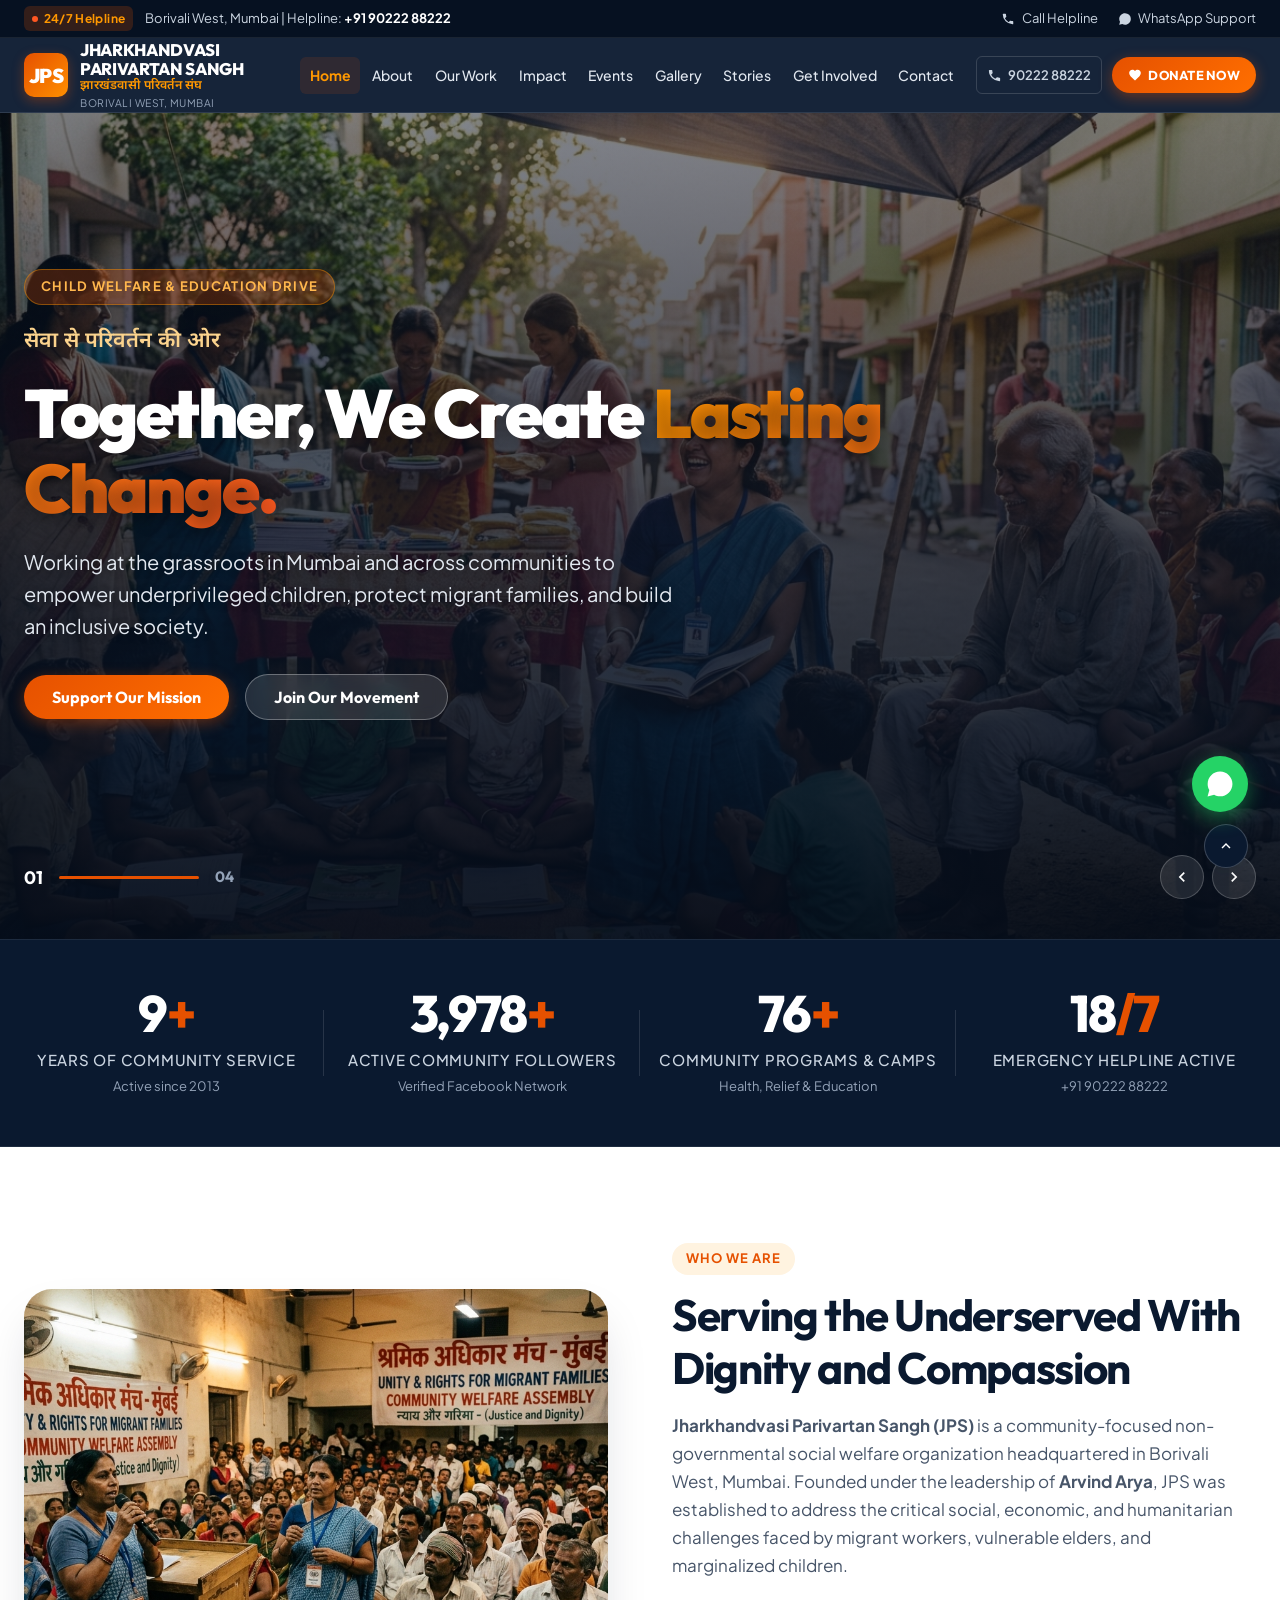
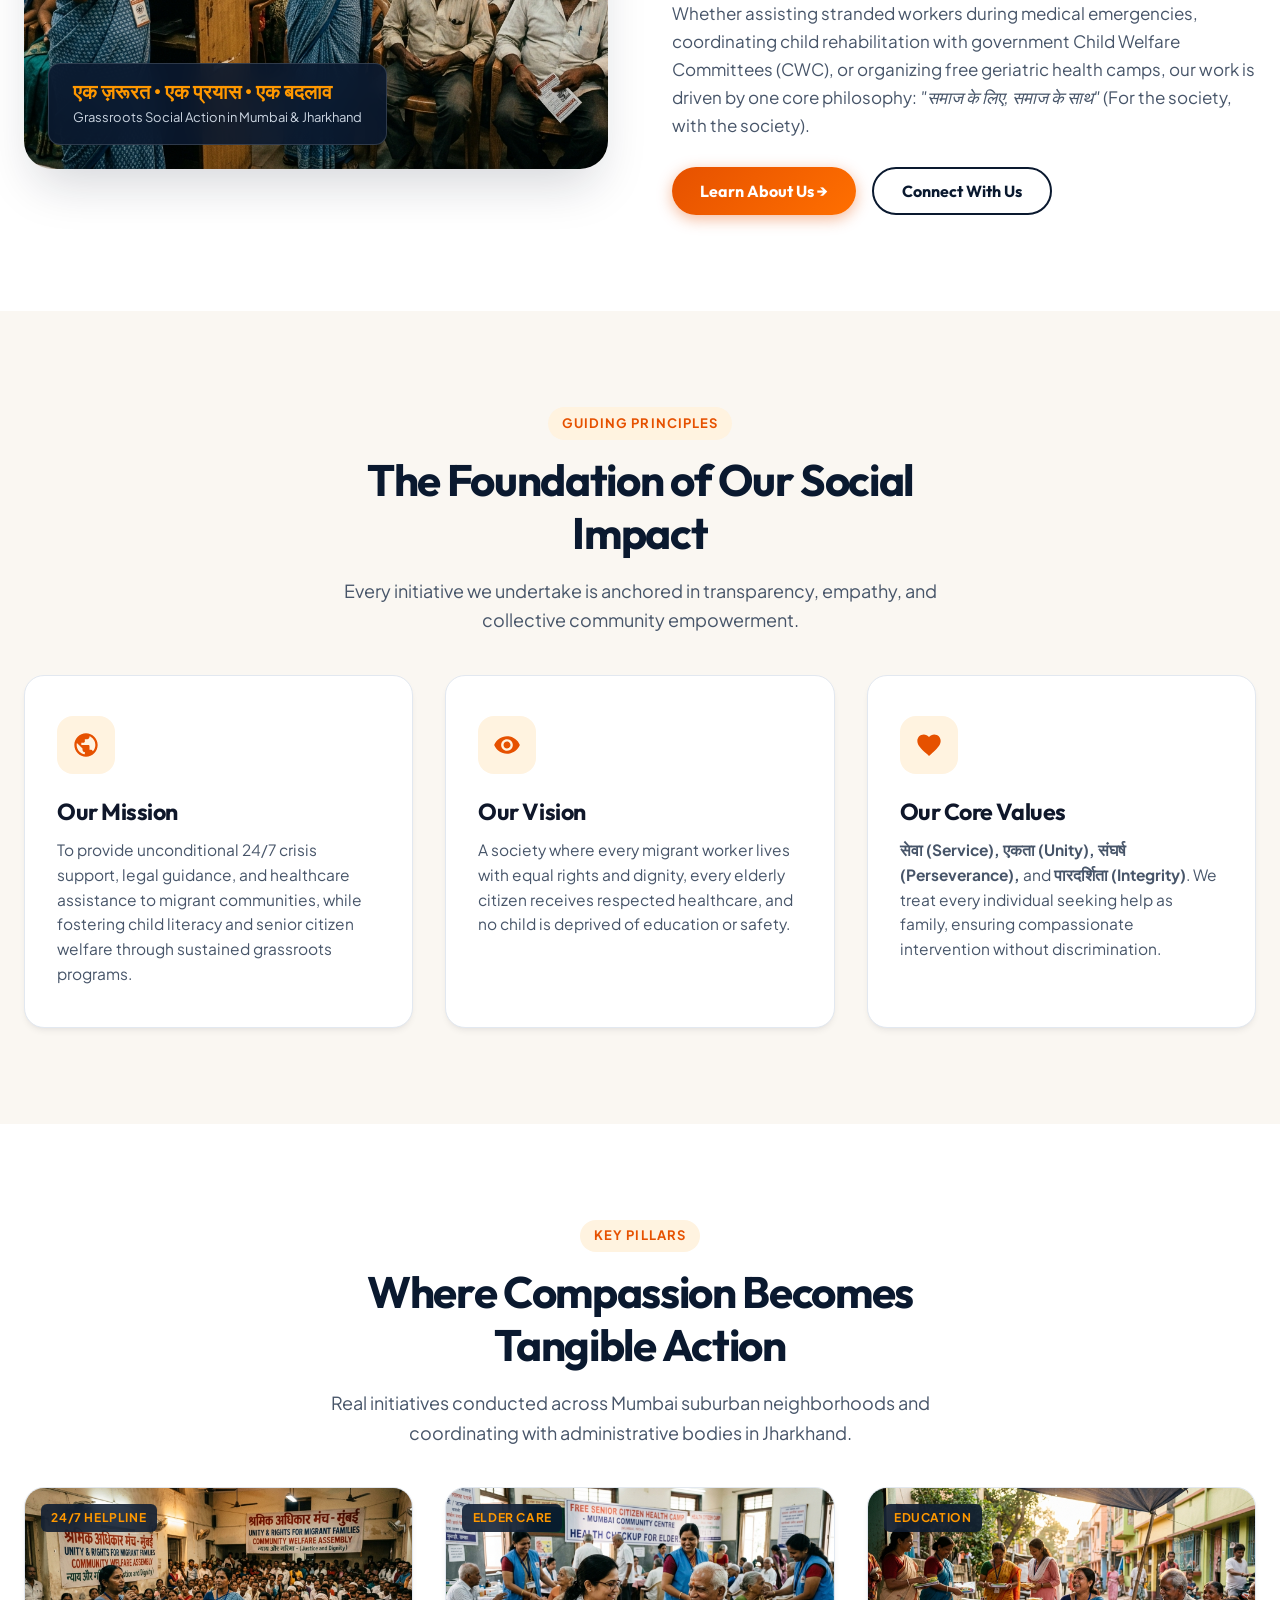
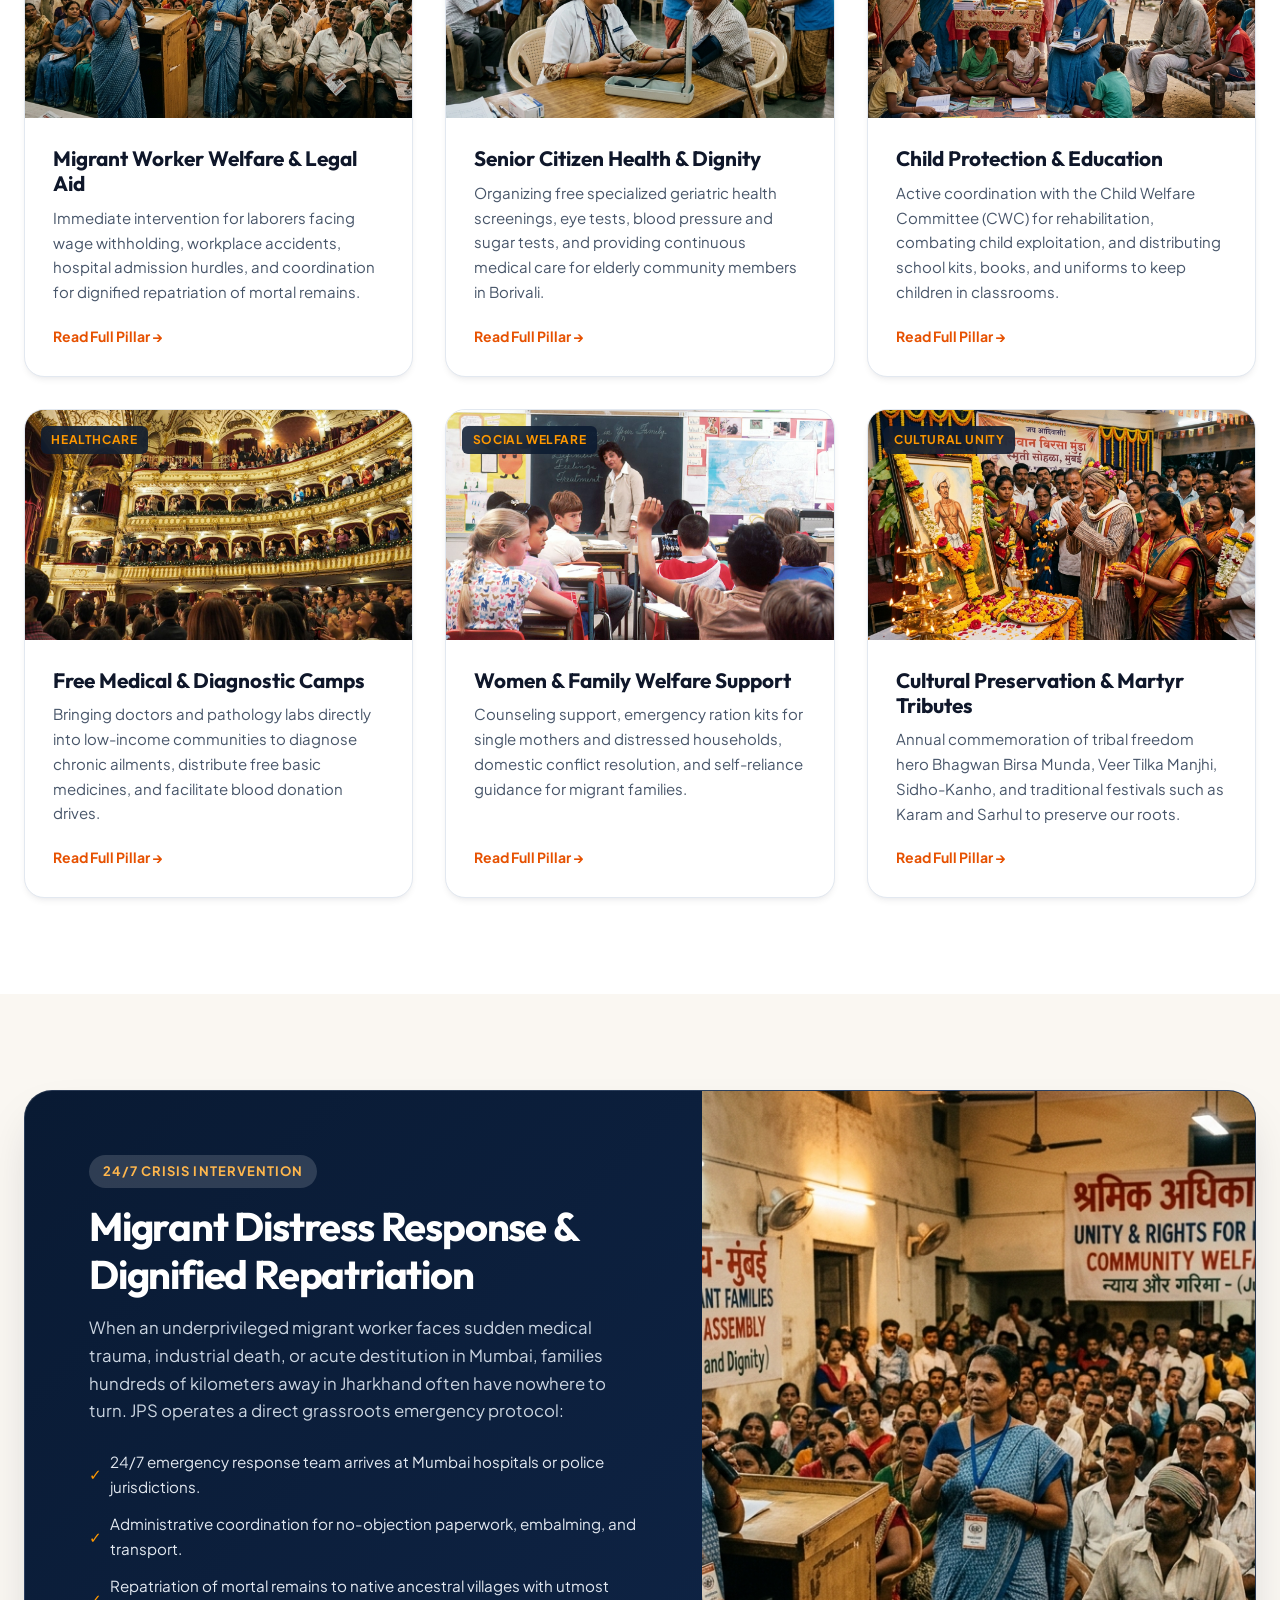
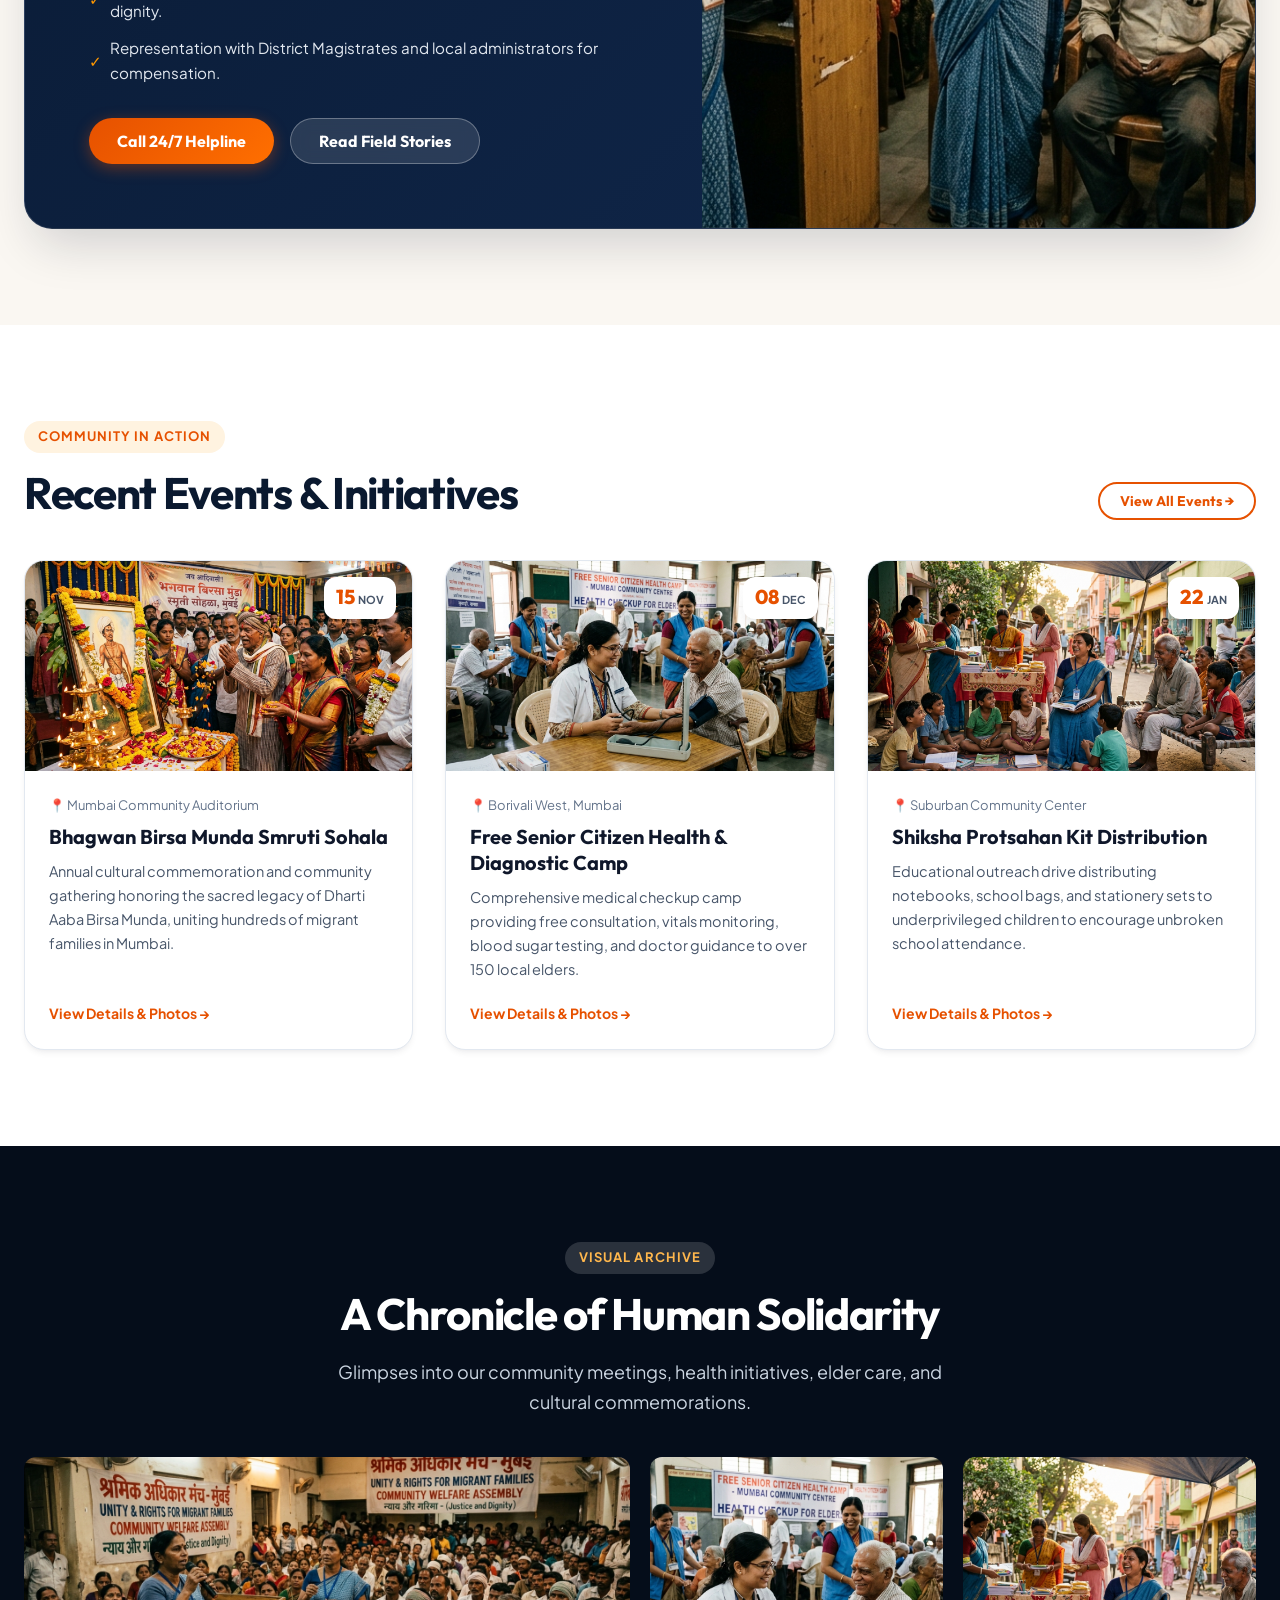
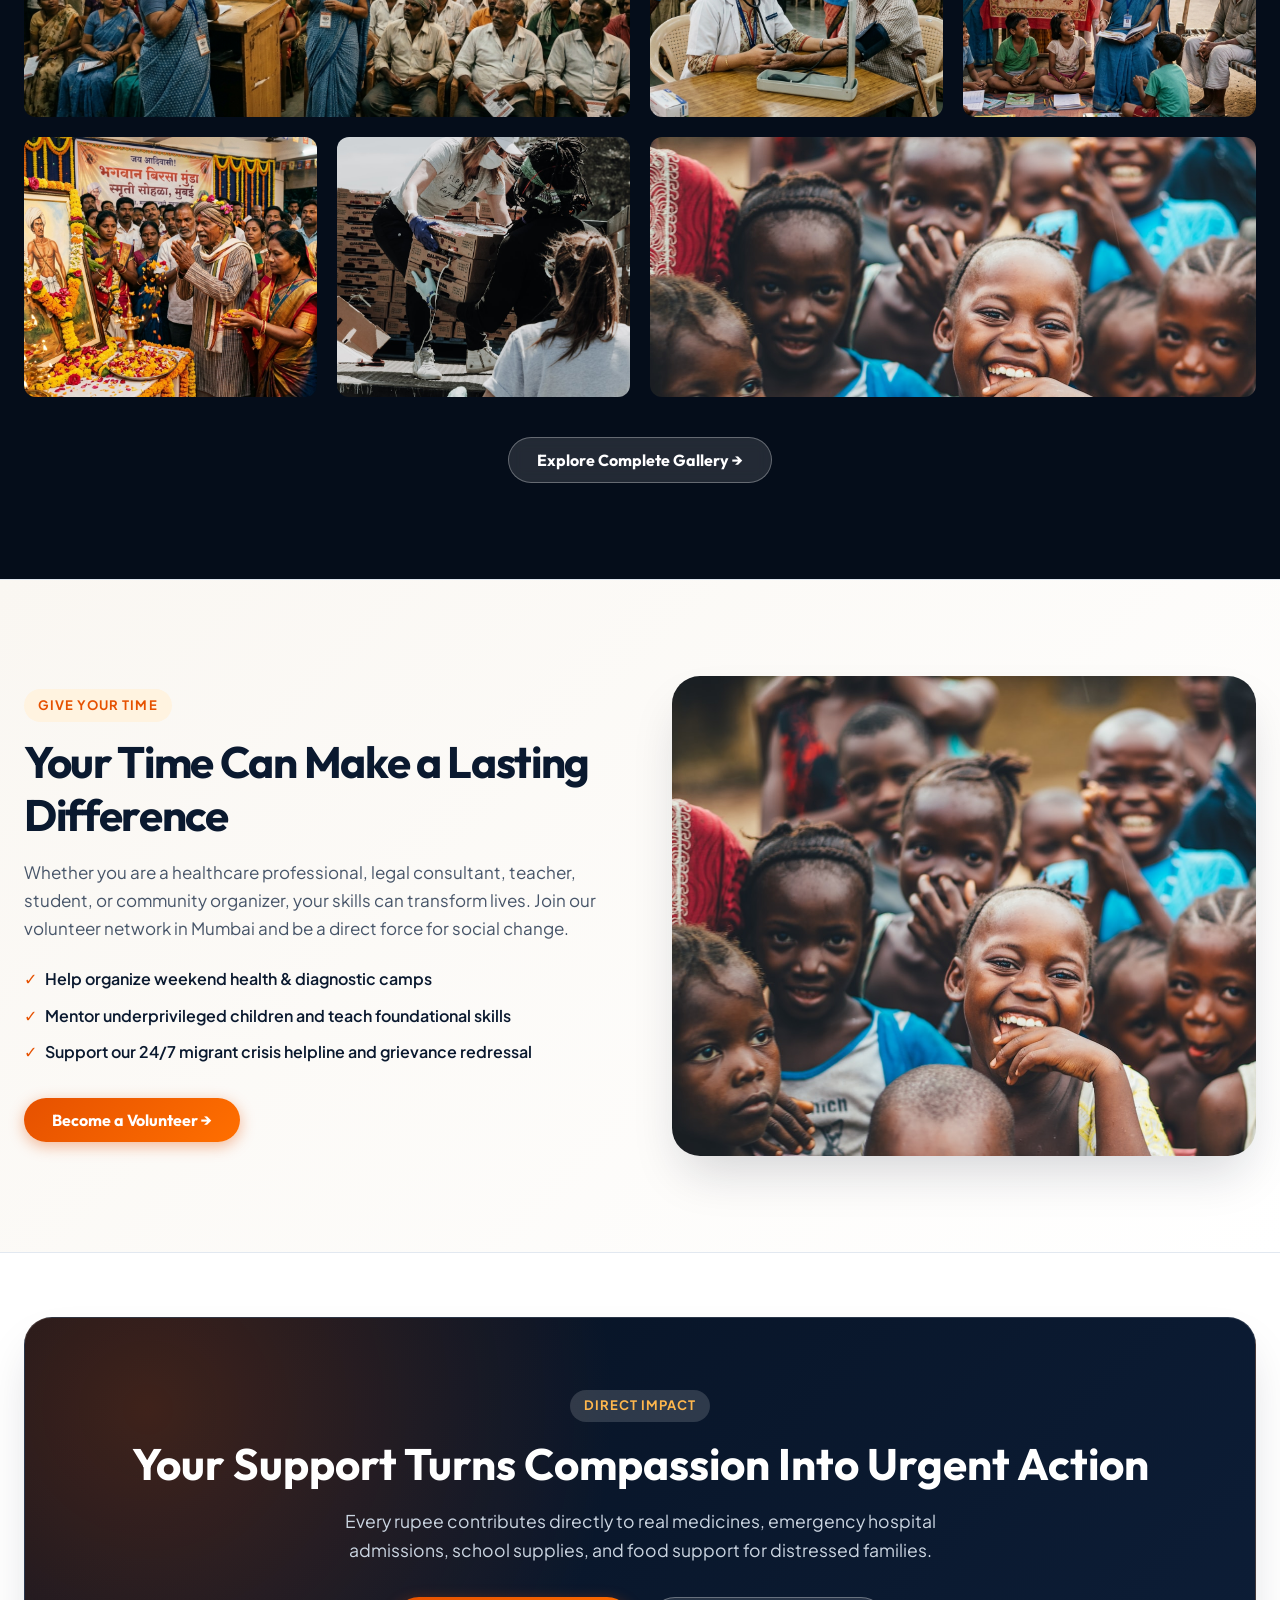
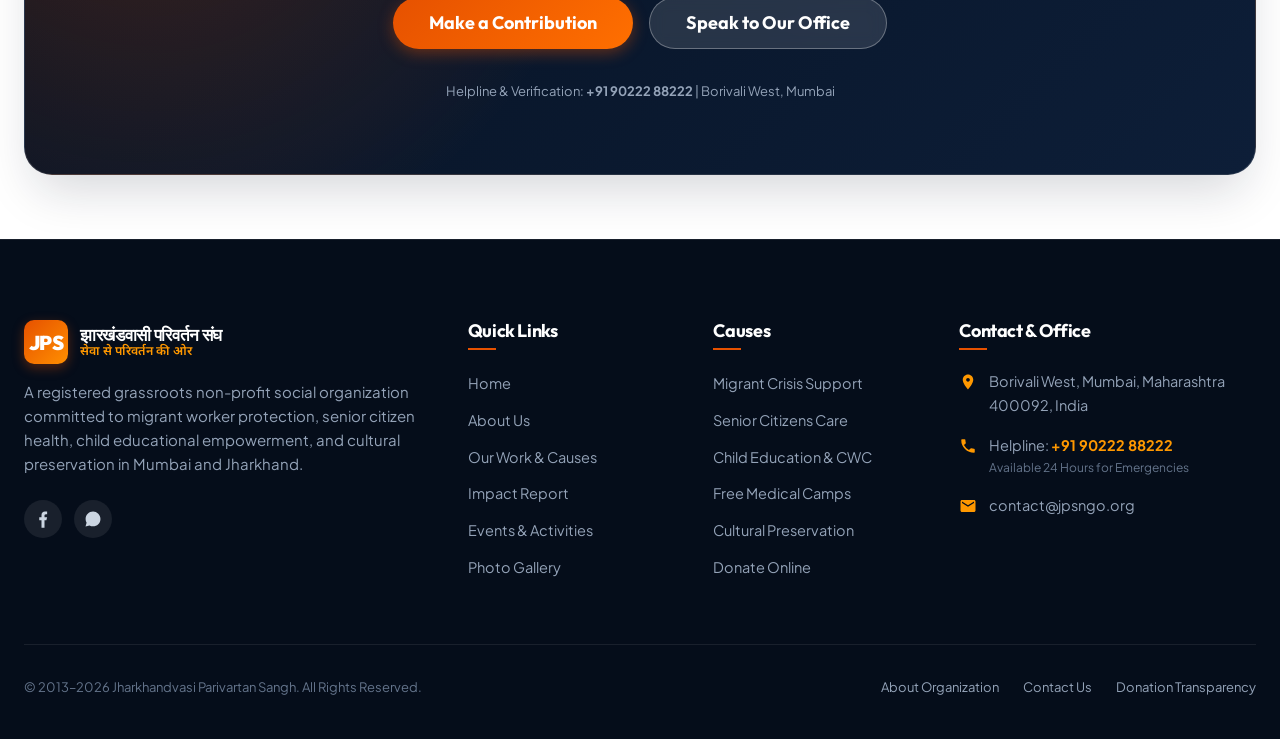
==== commit 7f0448cc: "Fix header section overlap, optimize mobile navigation, hero layout, and floating widgets" ====
--- a/index.html
+++ b/index.html
@@ -67,8 +67,8 @@
   <div class="top-strip">
     <div class="container top-strip-inner">
       <div class="top-strip-left">
-        <span class="top-strip-badge">24/7 Helpline Active</span>
-        <span>Borivali West, Mumbai | Helpline: <strong>+91 90222 88222</strong></span>
+        <span class="top-strip-badge">24/7 Helpline</span>
+        <span class="top-strip-text"><span class="top-strip-location">Borivali West, Mumbai | </span>Helpline: <a href="tel:+919022288222" class="top-strip-tel"><strong>+91 90222 88222</strong></a></span>
       </div>
       <div class="top-strip-right">
         <a href="tel:+919022288222" class="top-strip-link">
--- a/assets/css/style.css
+++ b/assets/css/style.css
@@ -59,7 +59,7 @@
 
   /* Layout */
   --container-max: 1280px;
-  --header-height: 84px;
+  --header-height: 74px;
 }
 
 /* --- RESET & BASE STYLES --- */
@@ -189,22 +189,24 @@
   background: #061121;
   color: #cbd5e1;
   font-size: 0.8125rem;
-  padding: 0.5rem 0;
+  padding: 0.4rem 0;
   border-bottom: 1px solid rgba(255, 255, 255, 0.08);
+  position: relative;
+  z-index: 1001;
 }
 
 .top-strip-inner {
   display: flex;
   justify-content: space-between;
   align-items: center;
-  flex-wrap: wrap;
+  gap: 1rem;
+}
+
+.top-strip-left {
+  display: flex;
+  align-items: center;
   gap: 0.75rem;
-}
-
-.top-strip-left {
-  display: flex;
-  align-items: center;
-  gap: 1rem;
+  min-width: 0;
 }
 
 .top-strip-badge {
@@ -218,6 +220,8 @@
   display: inline-flex;
   align-items: center;
   gap: 0.35rem;
+  white-space: nowrap;
+  flex-shrink: 0;
 }
 
 .top-strip-badge::before {
@@ -235,10 +239,26 @@
   50% { transform: scale(1.6); opacity: 0.5; }
 }
 
+.top-strip-tel {
+  color: #cbd5e1;
+  text-decoration: none;
+  transition: color var(--transition-fast);
+  white-space: nowrap;
+}
+
+.top-strip-tel:hover {
+  color: #ff9800;
+}
+
+.top-strip-tel strong {
+  color: #ffffff;
+}
+
 .top-strip-right {
   display: flex;
   align-items: center;
-  gap: 1.5rem;
+  gap: 1.25rem;
+  flex-shrink: 0;
 }
 
 .top-strip-link {
@@ -247,6 +267,8 @@
   align-items: center;
   gap: 0.4rem;
   transition: color var(--transition-fast);
+  font-size: 0.8125rem;
+  white-space: nowrap;
 }
 
 .top-strip-link:hover {
@@ -264,11 +286,12 @@
   position: sticky;
   top: 0;
   z-index: 1000;
-  background: rgba(10, 25, 47, 0.92);
+  background: rgba(10, 25, 47, 0.95);
   backdrop-filter: blur(16px);
   -webkit-backdrop-filter: blur(16px);
   border-bottom: 1px solid rgba(255, 255, 255, 0.1);
-  transition: background var(--transition-normal), box-shadow var(--transition-normal), padding var(--transition-normal);
+  transition: background var(--transition-normal), box-shadow var(--transition-normal);
+  width: 100%;
 }
 
 .site-header.scrolled {
@@ -281,27 +304,32 @@
   align-items: center;
   justify-content: space-between;
   height: var(--header-height);
+  gap: 0.75rem;
+  width: 100%;
 }
 
 /* Brand Logo */
 .brand-logo {
   display: flex;
   align-items: center;
-  gap: 0.875rem;
+  gap: 0.75rem;
+  text-decoration: none;
+  flex-shrink: 1;
+  min-width: 0;
 }
 
 .brand-emblem {
-  width: 48px;
-  height: 48px;
+  width: 44px;
+  height: 44px;
   background: linear-gradient(135deg, var(--color-accent) 0%, #ff8f00 100%);
-  border-radius: 12px;
+  border-radius: 10px;
   display: flex;
   align-items: center;
   justify-content: center;
   color: #fff;
   font-family: var(--font-display);
   font-weight: 900;
-  font-size: 1.4rem;
+  font-size: 1.25rem;
   letter-spacing: -0.04em;
   box-shadow: 0 4px 12px rgba(230, 81, 0, 0.35);
   flex-shrink: 0;
@@ -310,31 +338,35 @@
 .brand-text {
   display: flex;
   flex-direction: column;
+  min-width: 0;
 }
 
 .brand-name {
   font-family: var(--font-display);
-  font-size: 1.125rem;
+  font-size: 1.05rem;
   font-weight: 800;
   letter-spacing: -0.02em;
   color: #ffffff;
   line-height: 1.15;
+  white-space: normal;
 }
 
 .brand-hindi {
   font-family: var(--font-hindi);
-  font-size: 0.8125rem;
+  font-size: 0.78rem;
   font-weight: 600;
   color: #ff9800;
   line-height: 1.15;
   margin-top: 1px;
+  white-space: nowrap;
 }
 
 .brand-location {
-  font-size: 0.6875rem;
+  font-size: 0.65rem;
   color: #94a3b8;
   letter-spacing: 0.05em;
   text-transform: uppercase;
+  white-space: nowrap;
 }
 
 /* Navigation Links */
@@ -342,7 +374,9 @@
   display: flex;
   align-items: center;
   list-style: none;
-  gap: 0.35rem;
+  gap: 0.15rem;
+  margin: 0;
+  padding: 0;
 }
 
 .nav-item {
@@ -351,12 +385,13 @@
 
 .nav-link {
   display: inline-block;
-  padding: 0.5rem 0.75rem;
-  font-size: 0.90625rem;
+  padding: 0.45rem 0.6rem;
+  font-size: 0.875rem;
   font-weight: 500;
   color: #e2e8f0;
   border-radius: var(--radius-sm);
   transition: color var(--transition-fast), background-color var(--transition-fast);
+  white-space: nowrap;
 }
 
 .nav-link:hover {
@@ -374,20 +409,22 @@
 .nav-actions {
   display: flex;
   align-items: center;
-  gap: 0.875rem;
+  gap: 0.6rem;
+  flex-shrink: 0;
 }
 
 .btn-header-call {
   display: inline-flex;
   align-items: center;
-  gap: 0.4rem;
+  gap: 0.35rem;
   color: #cbd5e1;
-  font-size: 0.875rem;
+  font-size: 0.8125rem;
   font-weight: 600;
-  padding: 0.5rem 0.75rem;
+  padding: 0.45rem 0.65rem;
   border-radius: var(--radius-sm);
   border: 1px solid rgba(255, 255, 255, 0.15);
   transition: all var(--transition-fast);
+  white-space: nowrap;
 }
 
 .btn-header-call:hover {
@@ -399,17 +436,19 @@
 .btn-donate-nav {
   display: inline-flex;
   align-items: center;
-  gap: 0.5rem;
+  gap: 0.4rem;
   background: linear-gradient(135deg, var(--color-accent) 0%, #ff6f00 100%);
   color: #ffffff;
   font-family: var(--font-display);
   font-weight: 700;
-  font-size: 0.875rem;
-  padding: 0.55rem 1.15rem;
+  font-size: 0.8125rem;
+  padding: 0.45rem 1rem;
   border-radius: var(--radius-full);
   box-shadow: 0 4px 14px rgba(230, 81, 0, 0.4);
   transition: all var(--transition-normal);
   letter-spacing: 0.02em;
+  white-space: nowrap;
+  flex-shrink: 0;
 }
 
 .btn-donate-nav:hover {
@@ -419,24 +458,37 @@
 }
 
 .btn-donate-nav svg {
-  width: 16px;
-  height: 16px;
+  width: 14px;
+  height: 14px;
   fill: currentColor;
+  flex-shrink: 0;
 }
 
 /* Mobile Toggle */
 .mobile-toggle {
   display: none;
-  background: transparent;
-  border: none;
+  background: rgba(255, 255, 255, 0.08);
+  border: 1px solid rgba(255, 255, 255, 0.18);
+  border-radius: 8px;
   cursor: pointer;
-  padding: 0.5rem;
-  color: #ffffff;
+  padding: 0;
+  width: 40px;
+  height: 40px;
+  align-items: center;
+  justify-content: center;
+  color: #ffffff;
+  flex-shrink: 0;
+  transition: background var(--transition-fast), border-color var(--transition-fast);
+}
+
+.mobile-toggle:hover {
+  background: rgba(255, 255, 255, 0.15);
+  border-color: rgba(255, 255, 255, 0.3);
 }
 
 .mobile-toggle svg {
-  width: 28px;
-  height: 28px;
+  width: 22px;
+  height: 22px;
   fill: currentColor;
 }
 
@@ -1966,52 +2018,332 @@
 }
 
 /* --- RESPONSIVE BREAKPOINTS --- */
-@media (max-width: 1100px) {
+
+/* Laptops & Tablets Landscape (<= 1120px) */
+@media (max-width: 1120px) {
+  .nav-menu, 
+  .btn-header-call {
+    display: none !important;
+  }
+
+  .mobile-toggle {
+    display: flex !important;
+  }
+
   .split-grid {
     grid-template-columns: 1fr;
     gap: 3rem;
   }
+
   .featured-grid {
     grid-template-columns: 1fr;
   }
+
   .featured-media {
-    min-height: 320px;
-  }
+    min-height: 340px;
+  }
+
   .featured-content {
     padding: 2.5rem;
   }
-  .work-grid, .events-grid, .team-grid {
+
+  .work-grid, 
+  .events-grid, 
+  .team-grid {
     grid-template-columns: repeat(2, 1fr);
   }
+
   .gallery-grid {
     grid-template-columns: repeat(3, 1fr);
   }
+
   .footer-grid {
     grid-template-columns: 1fr 1fr;
     gap: 2.5rem;
   }
 }
 
-@media (max-width: 820px) {
-  .nav-menu, .btn-header-call {
-    display: none;
-  }
+/* Tablets & Mobile Devices (<= 768px) */
+@media (max-width: 768px) {
+  :root {
+    --header-height: 62px;
+  }
+
+  body {
+    padding-bottom: 74px; /* Space for fixed bottom call bar */
+  }
+
+  .container {
+    padding-left: 1rem;
+    padding-right: 1rem;
+  }
+
+  /* 1. Sleek Single-Line Announcement Bar */
+  .top-strip {
+    padding: 0.35rem 0;
+  }
+
+  .top-strip-inner {
+    justify-content: center;
+    text-align: center;
+  }
+
+  .top-strip-left {
+    justify-content: center;
+    gap: 0.5rem;
+    font-size: 0.75rem;
+    width: 100%;
+  }
+
+  .top-strip-right {
+    display: none !important;
+  }
+
+  .top-strip-location {
+    display: none !important;
+  }
+
+  .top-strip-badge {
+    font-size: 0.6875rem;
+    padding: 0.12rem 0.45rem;
+  }
+
+  .top-strip-tel {
+    font-size: 0.75rem;
+  }
+
+  /* 2. Site Header & Brand Navigation */
+  .site-header {
+    border-bottom: 1px solid rgba(255, 255, 255, 0.08);
+  }
+
+  .nav-container {
+    height: 62px;
+    gap: 0.5rem;
+  }
+
+  .brand-logo {
+    gap: 0.45rem;
+    max-width: calc(100% - 130px);
+    min-width: 0;
+  }
+
+  .brand-emblem {
+    width: 36px;
+    height: 36px;
+    min-width: 36px;
+    font-size: 1rem;
+    border-radius: 8px;
+  }
+
+  .brand-text {
+    min-width: 0;
+    overflow: hidden;
+  }
+
+  .brand-name {
+    font-size: 0.8125rem;
+    font-weight: 800;
+    line-height: 1.15;
+    letter-spacing: -0.01em;
+    display: -webkit-box;
+    -webkit-line-clamp: 2;
+    -webkit-box-orient: vertical;
+    overflow: hidden;
+  }
+
+  .brand-hindi {
+    font-size: 0.6875rem;
+    line-height: 1.1;
+    margin-top: 1px;
+    white-space: nowrap;
+    overflow: hidden;
+    text-overflow: ellipsis;
+  }
+
+  .brand-location {
+    display: none !important;
+  }
+
+  .nav-actions {
+    gap: 0.35rem;
+    flex-shrink: 0;
+  }
+
+  .btn-donate-nav {
+    padding: 0.38rem 0.75rem;
+    font-size: 0.75rem;
+    gap: 0.3rem;
+  }
+
+  .btn-donate-nav svg {
+    width: 12px;
+    height: 12px;
+  }
+
   .mobile-toggle {
-    display: block;
-  }
+    width: 36px;
+    height: 36px;
+    min-width: 36px;
+    border-radius: 7px;
+  }
+
+  .mobile-toggle svg {
+    width: 20px;
+    height: 20px;
+  }
+
+  /* 3. Hero Section Responsive Fit */
+  .hero-slider-section {
+    height: auto;
+    min-height: calc(100svh - 62px);
+    max-height: none;
+    display: flex;
+    align-items: center;
+    padding-top: 1.5rem;
+    padding-bottom: 3.5rem;
+  }
+
+  .hero-content-wrapper {
+    padding-top: 1.5rem;
+    padding-bottom: 3.5rem;
+    justify-content: center;
+  }
+
+  .hero-badge-tag {
+    font-size: 0.6875rem;
+    padding: 0.25rem 0.7rem;
+    margin-bottom: 0.75rem;
+  }
+
+  .hero-hindi-tag {
+    font-size: 1.05rem;
+    line-height: 1.3;
+    margin-bottom: 0.5rem;
+  }
+
+  .hero-headline {
+    font-size: clamp(1.65rem, 6.2vw, 2.25rem);
+    line-height: 1.18;
+    margin-bottom: 0.75rem;
+  }
+
+  .hero-statement {
+    font-size: 0.9375rem;
+    line-height: 1.5;
+    margin-bottom: 1.25rem;
+  }
+
+  .hero-buttons {
+    flex-direction: column;
+    width: 100%;
+    gap: 0.625rem;
+  }
+
+  .hero-buttons .btn {
+    width: 100%;
+    padding: 0.75rem 1.25rem;
+    font-size: 0.9375rem;
+  }
+
+  .hero-controls {
+    bottom: 0.85rem;
+  }
+
+  .hero-indicator {
+    font-size: 0.8125rem;
+    gap: 0.5rem;
+  }
+
+  .hero-arrow-btn {
+    width: 34px;
+    height: 34px;
+  }
+
+  /* 4. Subpage Page Hero */
+  .page-hero {
+    padding: 3rem 0 2.25rem;
+  }
+
+  .page-hero-title {
+    font-size: clamp(1.75rem, 6vw, 2.25rem);
+    margin-bottom: 0.75rem;
+  }
+
+  .page-hero-desc {
+    font-size: 0.95rem;
+    line-height: 1.55;
+  }
+
+  .breadcrumbs {
+    font-size: 0.75rem;
+    margin-bottom: 1rem;
+  }
+
+  /* 5. General Layout & Sections */
+  section {
+    padding: 3.5rem 0;
+  }
+
+  .section-header {
+    margin-bottom: 2.25rem;
+  }
+
+  .section-title {
+    font-size: clamp(1.6rem, 5.5vw, 2.1rem);
+  }
+
+  .section-subtitle {
+    font-size: 0.9375rem;
+  }
+
   .stats-grid {
     grid-template-columns: repeat(2, 1fr);
-    gap: 2.5rem 1.5rem;
-  }
+    gap: 2rem 1.25rem;
+  }
+
   .stat-item:not(:last-child)::after {
     display: none;
   }
+
+  .stat-number {
+    font-size: 2.25rem;
+  }
+
   .cards-3-grid {
     grid-template-columns: 1fr;
-  }
+    gap: 1.5rem;
+  }
+
+  .work-grid, 
+  .events-grid, 
+  .team-grid {
+    grid-template-columns: 1fr;
+    gap: 1.5rem;
+  }
+
+  .gallery-grid {
+    grid-template-columns: repeat(2, 1fr);
+    gap: 0.75rem;
+  }
+
+  .gallery-item.span-2 {
+    grid-column: span 1;
+  }
+
+  .donation-grid {
+    grid-template-columns: 1fr;
+    gap: 1.25rem;
+  }
+
+  .form-row {
+    grid-template-columns: 1fr;
+  }
+
   .timeline-wrapper::before {
     left: 20px;
   }
+
   .timeline-node {
     width: 100%;
     left: 0 !important;
@@ -2019,53 +2351,131 @@
     padding-right: 0 !important;
     text-align: left !important;
   }
+
   .timeline-node .timeline-dot {
     left: 11px !important;
   }
-  .form-row {
-    grid-template-columns: 1fr;
-  }
-  .donation-grid {
-    grid-template-columns: repeat(2, 1fr);
-  }
-  .gallery-grid {
-    grid-template-columns: repeat(2, 1fr);
-  }
-  .mobile-call-bar {
-    display: block;
-  }
-  body {
-    padding-bottom: 60px;
-  }
-}
-
-@media (max-width: 580px) {
-  .work-grid, .events-grid, .team-grid {
-    grid-template-columns: 1fr;
-  }
-  .gallery-grid {
-    grid-template-columns: 1fr;
-  }
-  .gallery-item.span-2 {
-    grid-column: span 1;
-  }
+
   .footer-grid {
     grid-template-columns: 1fr;
     gap: 2rem;
   }
-  .hero-buttons {
+
+  .footer-bottom-inner {
     flex-direction: column;
-    align-items: stretch;
-  }
-  .hero-buttons .btn {
-    width: 100%;
-  }
+    text-align: center;
+    gap: 0.75rem;
+  }
+
+  /* 6. Fixed Bottom Mobile Call Bar & Floating Buttons */
+  .mobile-call-bar {
+    display: block !important;
+    position: fixed;
+    bottom: 0;
+    left: 0;
+    right: 0;
+    background: rgba(5, 13, 26, 0.98);
+    backdrop-filter: blur(12px);
+    -webkit-backdrop-filter: blur(12px);
+    border-top: 1px solid rgba(255, 255, 255, 0.12);
+    z-index: 998;
+    padding: 0.65rem 0.85rem;
+  }
+
+  .mobile-call-inner {
+    display: grid;
+    grid-template-columns: 1fr 1fr;
+    gap: 0.6rem;
+  }
+
+  .mobile-call-inner .btn {
+    padding: 0.65rem 0.75rem;
+    font-size: 0.8125rem;
+  }
+
+  .floating-widgets {
+    bottom: 5.25rem !important; /* Above fixed bottom call bar */
+    right: 0.85rem !important;
+    gap: 0.5rem;
+    z-index: 997;
+  }
+
+  .btn-float-whatsapp {
+    width: 48px;
+    height: 48px;
+    box-shadow: 0 4px 14px rgba(37, 211, 102, 0.4);
+  }
+
+  .btn-float-whatsapp svg {
+    width: 26px;
+    height: 26px;
+  }
+
+  .whatsapp-tooltip {
+    display: none !important;
+  }
+
+  .btn-back-to-top {
+    width: 38px;
+    height: 38px;
+  }
+
+  .btn-back-to-top svg {
+    width: 16px;
+    height: 16px;
+  }
+}
+
+/* Extra Small Screens (<= 420px) */
+@media (max-width: 420px) {
+  .container {
+    padding-left: 0.75rem;
+    padding-right: 0.75rem;
+  }
+
+  .brand-logo {
+    max-width: calc(100% - 118px);
+    gap: 0.35rem;
+  }
+
+  .brand-emblem {
+    width: 32px;
+    height: 32px;
+    min-width: 32px;
+    font-size: 0.875rem;
+    border-radius: 7px;
+  }
+
+  .brand-name {
+    font-size: 0.75rem;
+  }
+
+  .brand-hindi {
+    font-size: 0.625rem;
+  }
+
+  .btn-donate-nav {
+    padding: 0.35rem 0.55rem;
+    font-size: 0.7rem;
+    gap: 0.2rem;
+  }
+
+  .mobile-toggle {
+    width: 34px;
+    height: 34px;
+    min-width: 34px;
+  }
+
+  .gallery-grid {
+    grid-template-columns: 1fr;
+  }
+
   .stats-grid {
     grid-template-columns: 1fr;
-    gap: 2rem;
-  }
-  .floating-widgets {
-    bottom: 5rem;
-    right: 1.25rem;
-  }
-}
+    gap: 1.5rem;
+  }
+
+  .hero-headline {
+    font-size: 1.65rem;
+  }
+}
